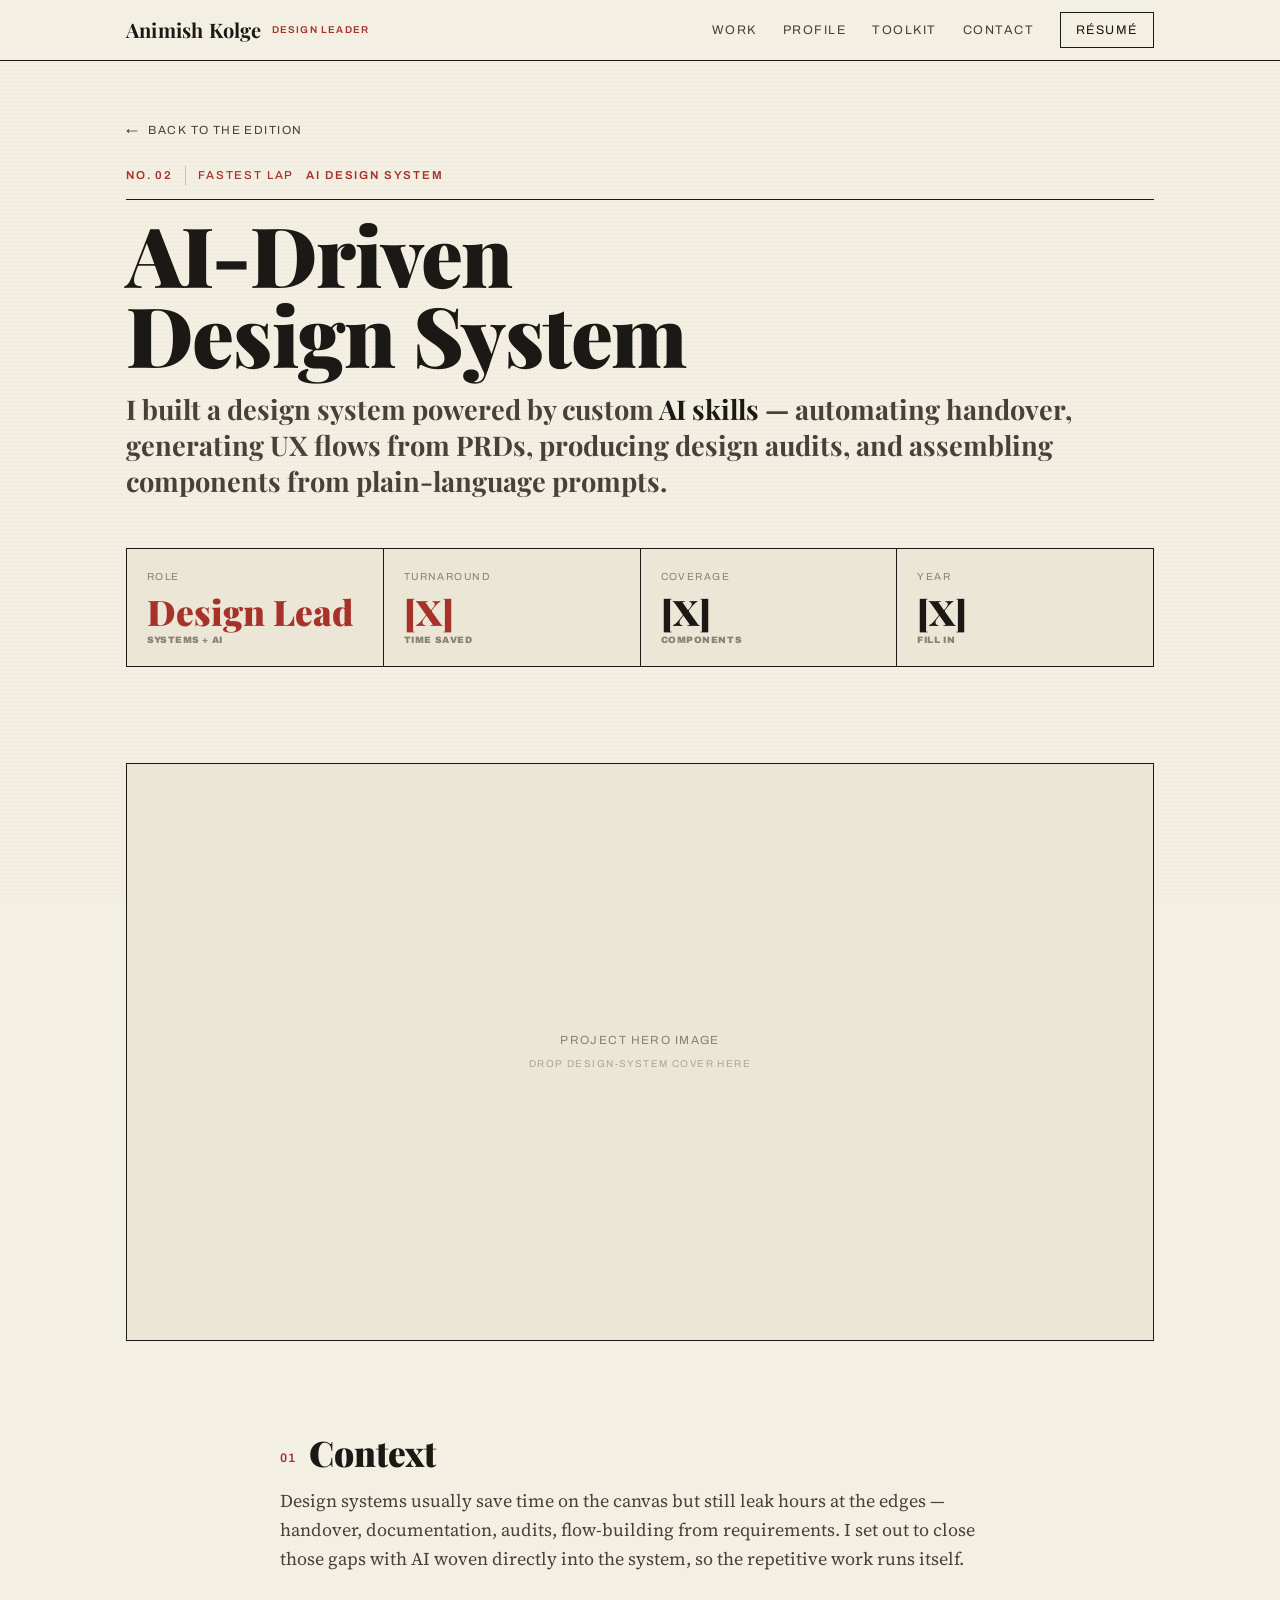
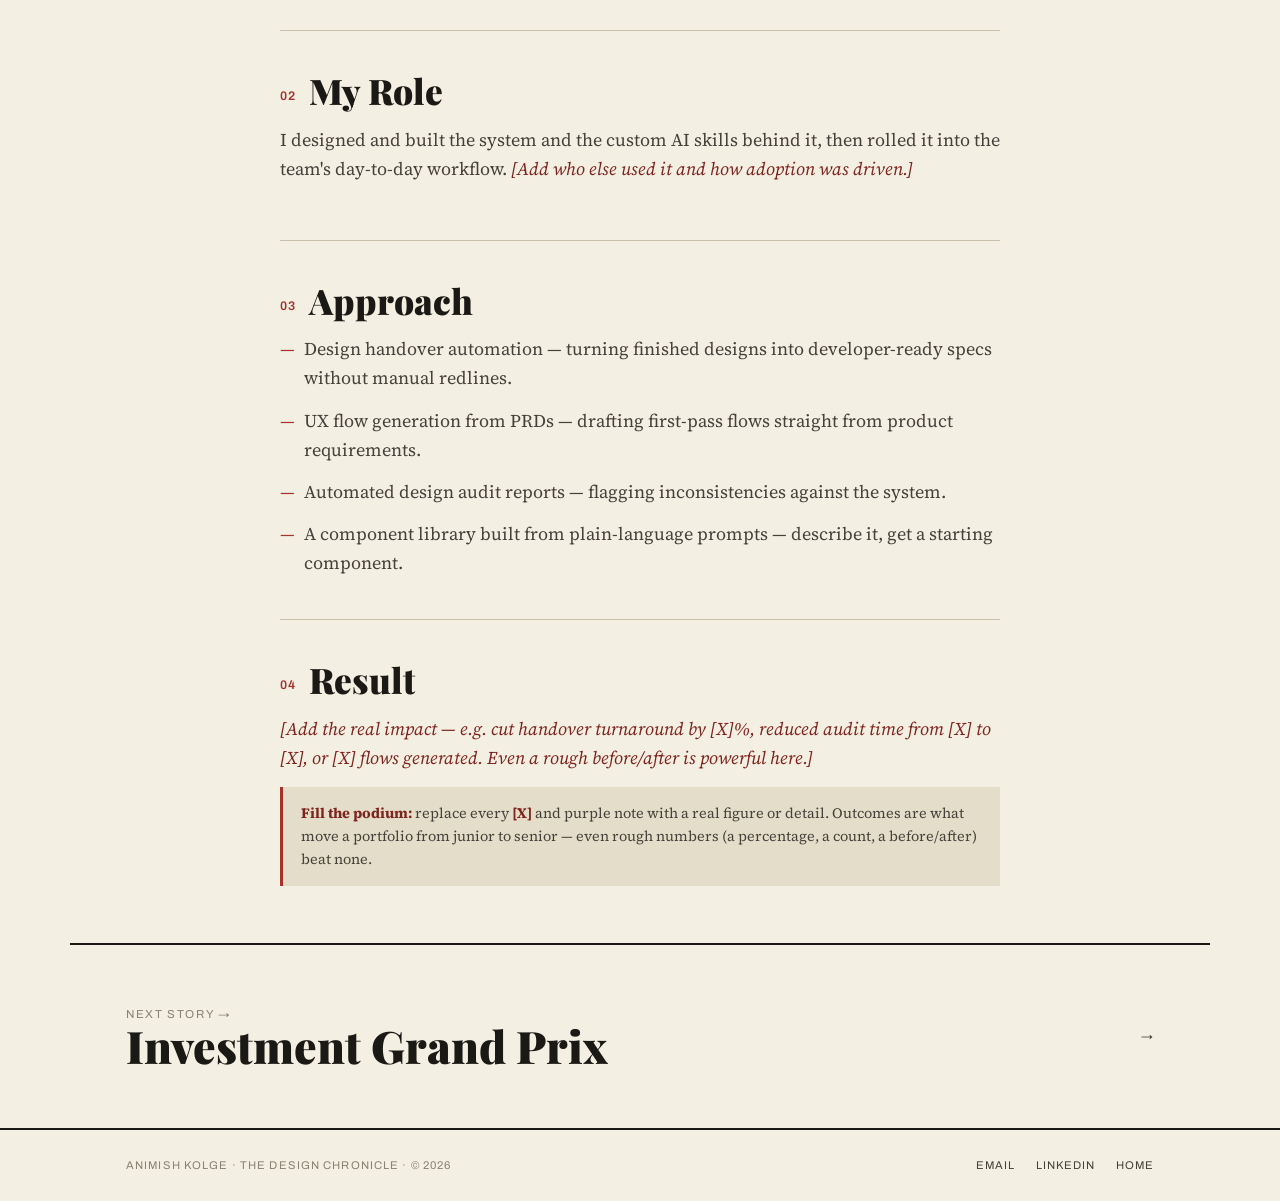
==== projects/design-system.html @ 737e4774 "Add portfolio website and assets" ====
<!DOCTYPE html>
<html lang="en">
<head>
<meta charset="UTF-8">
<meta name="viewport" content="width=device-width, initial-scale=1">
<title>AI-Driven Design System · Animish Kolge</title>
<meta name="description" content="I built a design system powered by custom AI skills — automating handover, generating UX flows from PRDs, producing design audits, and assembling components from plain-language prompts.">
<meta property="og:type" content="article">
<meta property="og:site_name" content="Animish Kolge — Design Lead">
<meta property="og:title" content="AI-Driven Design System · Animish Kolge">
<meta property="og:description" content="I built a design system powered by custom AI skills — automating handover, generating UX flows from PRDs, producing design audits, and assembling components from plain-language prompts.">
<link rel="preconnect" href="https://fonts.googleapis.com">
<link rel="preconnect" href="https://fonts.gstatic.com" crossorigin>
<link href="https://fonts.googleapis.com/css2?family=Playfair+Display:ital,wght@0,700;0,900;1,700;1,900&family=Source+Serif+4:ital,wght@0,400;0,600;1,400&family=Archivo:wght@500;600&family=Tiro+Devanagari+Hindi&display=swap" rel="stylesheet">
<link rel="stylesheet" href="../styles.css">
<link rel="stylesheet" href="../casestudy.css">
</head>
<body>
<a class="skip" href="#csbody">Skip to content</a>

<nav class="nav">
  <div class="nav-inner">
    <a href="../index.html" class="brand">Animish&nbsp;Kolge <span class="num">Design Leader</span></a>
    <button class="nav-toggle" id="navToggle" aria-label="Menu" aria-expanded="false"><span></span></button>
    <div class="nav-links" id="navLinks">
      <a href="../index.html#edition">Work</a>
      <a href="../index.html#profile">Profile</a>
      <a href="../index.html#toolkit">Toolkit</a>
      <a href="../index.html#desk">Contact</a>
      <a href="https://www.animishdesign.com/resume" class="nav-cta">Résumé</a>
    </div>
  </div>
</nav>

<header class="cs-hero">
  <div class="wrap">
    <a href="../index.html#edition" class="cs-back"><span class="arr">←</span> Back to the edition</a>
    <div class="cs-round"><span>No. 02</span><span class="flag fast">Fastest lap</span><span>AI Design System</span></div>
    <h1 class="cs-title">AI-Driven Design System</h1>
    <p class="cs-lede">I built a design system powered by custom <b>AI skills</b> — automating handover, generating UX flows from PRDs, producing design audits, and assembling components from plain-language prompts.</p>
    <div class="cs-board">
      <div class="cs-board-cell"><div class="k">Role</div><div class="v cyan">Design Lead<small>systems + AI</small></div></div>
      <div class="cs-board-cell"><div class="k">Turnaround</div><div class="v fast">[X]<small>time saved</small></div></div>
      <div class="cs-board-cell"><div class="k">Coverage</div><div class="v ">[X]<small>components</small></div></div>
      <div class="cs-board-cell"><div class="k">Year</div><div class="v ">[X]<small>fill in</small></div></div>
    </div>
  </div>
</header>

<main class="wrap">
  <div class="cs-plate">
    <div class="ph">PROJECT HERO IMAGE<small>drop design-system cover here</small></div>
  </div>

  <div class="cs-body" id="csbody">
    <section class="cs-block">
      <h2><span class="n">01</span>Context</h2>
      <p>Design systems usually save time on the canvas but still leak hours at the edges — handover, documentation, audits, flow-building from requirements. I set out to close those gaps with AI woven directly into the system, so the repetitive work runs itself.</p>
    </section>
    <section class="cs-block">
      <h2><span class="n">02</span>My Role</h2>
      <p>I designed and built the system and the custom AI skills behind it, then rolled it into the team's day-to-day workflow. <span class='fill'>[Add who else used it and how adoption was driven.]</span></p>
    </section>
    <section class="cs-block">
      <h2><span class="n">03</span>Approach</h2>
      <ul class="cs-list"><li>Design handover automation — turning finished designs into developer-ready specs without manual redlines.</li><li>UX flow generation from PRDs — drafting first-pass flows straight from product requirements.</li><li>Automated design audit reports — flagging inconsistencies against the system.</li><li>A component library built from plain-language prompts — describe it, get a starting component.</li></ul>
    </section>
    <section class="cs-block">
      <h2><span class="n">04</span>Result</h2>
      <p><span class='fill'>[Add the real impact — e.g. cut handover turnaround by [X]%, reduced audit time from [X] to [X], or [X] flows generated. Even a rough before/after is powerful here.]</span></p>
      <p class="note"><b>Fill the podium:</b> replace every <b>[X]</b> and purple note with a real figure or detail. Outcomes are what move a portfolio from junior to senior — even rough numbers (a percentage, a count, a before/after) beat none.</p>
    </section>
  </div>
</main>

<div class="wrap cs-next">
  <a href="saathi-investment.html">
    <div><div class="lab">Next story →</div><div class="nm">Investment Grand Prix</div></div>
    <span class="cs-back" style="margin:0"><span class="arr" style="transform:none">→</span></span>
  </a>
</div>

<footer class="foot">
  <div class="wrap foot-inner">
    <span class="foot-meta">Animish Kolge · The Design Chronicle · © 2026</span>
    <div class="foot-links">
      <a href="mailto:animish.kolge@gmail.com">Email</a>
      <a href="https://www.linkedin.com/in/animish-kolge">LinkedIn</a>
      <a href="../index.html">Home</a>
    </div>
  </div>
</footer>

<script src="../script.js"></script>
</body>
</html>
---- styles.css ----
/* ============================================================
   ANIMISH KOLGE — THE DESIGN CHRONICLE
   Editorial / newspaper theme
   ============================================================ */

:root {
  /* Paper & ink */
  --paper:    #F3EFE3;   /* cream newsprint */
  --paper-2:  #ECE6D6;   /* panel / sidebar */
  --paper-3:  #E4DDC9;   /* deeper tint */
  --ink:      #1B1915;   /* near-black warm */
  --ink-2:    #46413A;   /* body ink */
  --ink-mute: #8A8272;   /* captions / meta */
  --red:      #A6322A;   /* brick red accent */
  --red-deep: #7E241E;
  --rule:     #1B1915;   /* heavy rule */
  --hair:     #C9C0AA;   /* hairline */
  --panel-ink:#211E19;   /* black boxes (toolkit) */

  /* Type */
  --display: "Playfair Display", Georgia, "Times New Roman", serif;
  --body:    "Source Serif 4", Georgia, serif;
  --label:   "Archivo", system-ui, sans-serif;
  --deva:    "Tiro Devanagari Hindi", "Noto Serif Devanagari", serif;

  --maxw: 1140px;
  --gutter: clamp(20px, 5vw, 56px);
}

/* reset */
*, *::before, *::after { box-sizing: border-box; margin: 0; padding: 0; }
html { -webkit-text-size-adjust: 100%; scroll-behavior: smooth; }
@media (prefers-reduced-motion: reduce) {
  html { scroll-behavior: auto; }
  *, *::before, *::after { animation-duration: .001ms !important; transition-duration: .001ms !important; }
}
body {
  background: var(--paper);
  color: var(--ink);
  font-family: var(--body);
  font-size: 18px;
  line-height: 1.62;
  -webkit-font-smoothing: antialiased;
  overflow-x: hidden;
}
/* faint paper grain */
body::before {
  content: ""; position: fixed; inset: 0; pointer-events: none; z-index: 0; opacity: .5;
  background-image: radial-gradient(rgba(120,110,85,.06) 1px, transparent 1px);
  background-size: 4px 4px;
}
img { max-width: 100%; display: block; }
a { color: inherit; text-decoration: none; }
::selection { background: var(--red); color: var(--paper); }

.wrap { max-width: var(--maxw); margin-inline: auto; padding-inline: var(--gutter); position: relative; z-index: 1; }
.label { font-family: var(--label); }

/* kicker / eyebrow */
.eyebrow {
  font-family: var(--label); font-size: .72rem; font-weight: 600;
  letter-spacing: .2em; text-transform: uppercase; color: var(--red);
  display: inline-flex; align-items: center; gap: .6em;
}
.eyebrow::before, .eyebrow.center::after { content: "✦"; color: var(--red); font-size: .7em; }
.eyebrow.plain::before { content: none; }

/* skip link */
.skip { position: absolute; left: -999px; top: 8px; z-index: 200; background: var(--ink); color: var(--paper); padding: 10px 16px; font-family: var(--label); font-size: .8rem; }
.skip:focus { left: 8px; }
a:focus-visible, button:focus-visible { outline: 2px solid var(--red); outline-offset: 3px; }

/* ============================================================
   MASTHEAD BAR + NAV
   ============================================================ */
.topbar {
  border-bottom: 1px solid var(--ink);
  font-family: var(--label); font-size: .68rem; letter-spacing: .16em; text-transform: uppercase;
  color: var(--ink-2);
}
.topbar-inner { max-width: var(--maxw); margin-inline: auto; padding: 8px var(--gutter); display: flex; justify-content: space-between; gap: 14px; }
.topbar .mid { color: var(--red); font-weight: 600; letter-spacing: .22em; }
.topbar .r { text-align: right; }
@media (max-width: 680px){ .topbar .side { display: none; } .topbar-inner { justify-content: center; } }

.nav { position: sticky; top: 0; z-index: 100; background: color-mix(in srgb, var(--paper) 92%, transparent); backdrop-filter: blur(6px); border-bottom: 1px solid var(--ink); }
.nav-inner { max-width: var(--maxw); margin-inline: auto; padding: 12px var(--gutter); display: flex; align-items: center; justify-content: space-between; gap: 20px; }
.brand { display: flex; align-items: baseline; gap: 10px; font-family: var(--display); font-weight: 700; font-size: 1.25rem; letter-spacing: .01em; }
.brand .num { font-family: var(--label); font-weight: 600; font-size: .62rem; letter-spacing: .12em; color: var(--red); text-transform: uppercase; align-self: center; }
.nav-links { display: flex; gap: 26px; align-items: center; }
.nav-links a { font-family: var(--label); font-size: .78rem; letter-spacing: .12em; text-transform: uppercase; color: var(--ink-2); padding: 4px 0; position: relative; transition: color .2s; }
.nav-links a:hover { color: var(--red); }
.nav-links a::after { content: ""; position: absolute; left: 0; bottom: -3px; height: 1.5px; width: 0; background: var(--red); transition: width .25s; }
.nav-links a:hover::after { width: 100%; }
.nav-cta { border: 1px solid var(--ink); padding: 7px 15px !important; color: var(--ink) !important; }
.nav-cta:hover { background: var(--ink); color: var(--paper) !important; }
.nav-toggle { display: none; background: none; border: 1px solid var(--ink); color: var(--ink); width: 42px; height: 38px; cursor: pointer; }
.nav-toggle span, .nav-toggle span::before, .nav-toggle span::after { content: ""; display: block; width: 18px; height: 2px; background: currentColor; margin: 0 auto; position: relative; }
.nav-toggle span::before { position: absolute; top: -6px; } .nav-toggle span::after { position: absolute; top: 6px; }
@media (max-width: 820px){
  .nav-toggle { display: block; }
  .nav-links { position: absolute; top: 100%; left: 0; right: 0; flex-direction: column; gap: 0; align-items: stretch; background: var(--paper-2); border-bottom: 1px solid var(--ink); max-height: 0; overflow: hidden; transition: max-height .3s ease; }
  .nav-links.open { max-height: 360px; }
  .nav-links a { padding: 15px var(--gutter); border-top: 1px solid var(--hair); }
  .nav-cta { margin: 12px var(--gutter); text-align: center; }
}

/* ============================================================
   NAMEPLATE (hero)
   ============================================================ */
.plate { padding-top: clamp(12px, 2.4vw, 26px); padding-bottom: clamp(18px, 3vw, 30px); }
.plate-grid { display: grid; grid-template-columns: 1fr auto; gap: clamp(20px, 4vw, 48px); align-items: center; }
.strap { font-family: var(--body); font-style: italic; font-size: clamp(.95rem, 1.6vw, 1.15rem); color: var(--ink-2); text-align: center; margin-bottom: clamp(14px, 2.4vw, 26px); }
.deva { font-family: var(--deva); font-size: clamp(.9rem, 1.8vw, 1.15rem); color: var(--red); letter-spacing: .02em; margin-bottom: 8px; }
.nameplate { font-family: var(--display); font-weight: 900; font-size: clamp(3.1rem, 11.5vw, 7.6rem); line-height: .96; letter-spacing: -.01em; padding-bottom: .1em; }
.plate-portrait { width: clamp(110px, 16vw, 168px); aspect-ratio: 1/1; border: 1px solid var(--ink); background: var(--paper-2); object-fit: cover; filter: grayscale(1) contrast(1.05); }
.plate-portrait.placeholder { display: grid; place-content: center; font-family: var(--label); font-size: .6rem; letter-spacing: .1em; color: var(--ink-mute); text-align: center; }
.plate-rule { border: 0; border-top: 3px double var(--ink); margin: 16px 0 12px; }
.plate-role { font-family: var(--label); font-weight: 600; font-size: clamp(.72rem, 1.5vw, .95rem); letter-spacing: .16em; text-transform: uppercase; text-align: center; color: var(--ink); }
.plate-contact { display: flex; justify-content: center; flex-wrap: wrap; gap: 6px 22px; margin-top: 12px; font-family: var(--label); font-size: .72rem; letter-spacing: .08em; text-transform: uppercase; color: var(--ink-2); }
.plate-contact a:hover { color: var(--red); }
@media (max-width: 640px){ .plate-grid { grid-template-columns: 1fr; justify-items: center; text-align: center; } .plate-portrait { order: -1; } }

/* headline strip under nameplate */
.tease { border-top: 1px solid var(--ink); border-bottom: 1px solid var(--ink); padding: 12px 0; }
.tease-inner { display: flex; justify-content: center; flex-wrap: wrap; gap: 10px 26px; font-family: var(--label); font-size: .74rem; letter-spacing: .06em; text-transform: uppercase; color: var(--ink-2); }
.tease-inner b { color: var(--red); }
.tease-inner span { display: inline-flex; align-items: center; gap: 10px; }
.tease-inner span::before { content: "●"; font-size: .5em; color: var(--red); }

/* ============================================================
   SECTIONS
   ============================================================ */
.section { padding-block: clamp(34px, 4.5vw, 58px); }
.sec-head { display: flex; align-items: center; gap: 16px; margin-bottom: clamp(22px, 3vw, 34px); }
.sec-head .line { flex: 1; height: 1px; background: var(--ink); }
.sec-title { font-family: var(--display); font-weight: 900; font-size: clamp(1.9rem, 5vw, 3.2rem); line-height: 1; }
.sec-title em { font-style: italic; color: var(--red); }

/* Lead story + by-the-numbers */
.lead-grid { display: grid; grid-template-columns: 1fr 300px; gap: clamp(28px, 5vw, 56px); align-items: start; }
.lead .kicker { font-family: var(--label); font-size: .72rem; font-weight: 600; letter-spacing: .18em; text-transform: uppercase; color: var(--red); margin-bottom: 12px; }
.lead h2 { font-family: var(--display); font-weight: 900; font-size: clamp(2.1rem, 5.5vw, 3.6rem); line-height: 1.02; margin-bottom: 20px; }
.lead p { margin-bottom: 16px; color: var(--ink-2); }
.lead p strong { color: var(--ink); }
.lead p.drop::first-letter { font-family: var(--display); font-weight: 900; float: left; font-size: 4.4rem; line-height: .72; padding: 8px 12px 0 0; color: var(--red); }
.byline { font-family: var(--label); font-size: .72rem; letter-spacing: .14em; text-transform: uppercase; color: var(--ink-mute); margin-bottom: 22px; padding-bottom: 14px; border-bottom: 1px solid var(--hair); }

.numbers { background: var(--paper-2); border: 1px solid var(--ink); padding: 22px 22px 8px; }
.numbers h3 { font-family: var(--display); font-weight: 900; font-size: 1.5rem; line-height: 1; margin-bottom: 18px; border-bottom: 2px solid var(--ink); padding-bottom: 12px; }
.num-row { padding: 12px 0; border-bottom: 1px dotted var(--hair); }
.num-row:last-child { border-bottom: 0; }
.num-row .v { font-family: var(--display); font-weight: 900; font-size: 2rem; line-height: 1; color: var(--red); }
.num-row .k { font-family: var(--label); font-size: .68rem; letter-spacing: .12em; text-transform: uppercase; color: var(--ink-2); margin-top: 6px; }
.num-row .k small { display: block; color: var(--ink-mute); letter-spacing: .06em; margin-top: 2px; text-transform: none; font-size: .92em; }
@media (max-width: 860px){ .lead-grid { grid-template-columns: 1fr; } .numbers { max-width: 420px; } }

/* ============================================================
   THE PORTFOLIO EDITION (project list = articles)
   ============================================================ */
.editions { border-top: 2px solid var(--ink); }
.entry {
  display: grid; grid-template-columns: auto 1fr auto; gap: clamp(16px, 3vw, 40px);
  align-items: start; padding: clamp(24px, 3.4vw, 38px) 0; border-bottom: 1px solid var(--hair);
  transition: background .2s;
}
.entry:hover { background: color-mix(in srgb, var(--red) 5%, transparent); }
.entry-no { font-family: var(--label); font-size: .66rem; letter-spacing: .12em; color: var(--ink-mute); text-transform: uppercase; padding-top: 6px; }
.entry-no b { display: block; font-family: var(--display); font-weight: 900; font-size: 2rem; color: var(--ink); line-height: 1; margin-top: 4px; }
.entry-main { min-width: 0; }
.entry-kicker { font-family: var(--label); font-size: .7rem; font-weight: 600; letter-spacing: .14em; text-transform: uppercase; color: var(--red); margin-bottom: 8px; display: flex; gap: 12px; flex-wrap: wrap; align-items: center; }
.entry-kicker .tag { color: var(--ink-2); font-weight: 500; border-left: 1px solid var(--hair); padding-left: 12px; }
.entry-title { font-family: var(--display); font-weight: 900; font-size: clamp(1.5rem, 3.4vw, 2.4rem); line-height: 1.02; letter-spacing: -.005em; }
.entry-title a { background-image: linear-gradient(var(--red), var(--red)); background-size: 0% 2px; background-position: 0 100%; background-repeat: no-repeat; transition: background-size .3s, color .2s; }
.entry:hover .entry-title a { color: var(--red); background-size: 100% 2px; }
.entry-dek { color: var(--ink-2); margin-top: 10px; max-width: 62ch; }
.entry-go { font-family: var(--label); font-size: .72rem; letter-spacing: .1em; text-transform: uppercase; color: var(--ink-mute); margin-top: 12px; display: inline-flex; gap: 8px; align-items: center; }
.entry:hover .entry-go { color: var(--red); }
.entry:hover .entry-go .arr { transform: translateX(4px); }
.entry-go .arr { transition: transform .2s; }
.entry-result { text-align: right; flex: none; min-width: 90px; }
.entry-metric { font-family: var(--display); font-weight: 900; font-size: clamp(1.5rem, 3.6vw, 2.3rem); line-height: 1; color: var(--red); }
.entry-metric.ink { color: var(--ink); }
.entry-metric-label { font-family: var(--label); font-size: .6rem; letter-spacing: .1em; text-transform: uppercase; color: var(--ink-mute); margin-top: 6px; }
@media (max-width: 720px){
  .entry { grid-template-columns: 44px 1fr; }
  .entry-result { grid-column: 2; text-align: left; margin-top: 6px; }
  .entry-no b { font-size: 1.5rem; }
}

/* flagship sub-features (inside B by Lenskart) — labels only, the whole entry is one link */
.entry-title a { display: inline; }
.entry-sublinks { margin-top: 16px; display: flex; flex-wrap: wrap; align-items: center; gap: 10px 10px; }
.entry-sublinks .sub-label { font-family: var(--label); font-size: .6rem; letter-spacing: .12em; text-transform: uppercase; color: var(--ink-mute); margin-right: 2px; }
.entry-sublinks .sub-tag { font-family: var(--label); font-size: .72rem; letter-spacing: .04em; color: var(--ink-2); border: 1px solid var(--hair); padding: 6px 12px; background: var(--paper-2); }

/* coming-soon entry (AI-Driven Design System) */
.entry-soon { cursor: default; position: relative; }
.entry-soon:hover { background: color-mix(in srgb, var(--ink) 4%, transparent); }
.entry-soon .entry-title span { color: var(--ink); }
.entry-go.soon { color: var(--ink-mute); border: 1px dashed var(--hair); padding: 5px 11px; }
.entry-soon .soon-pop {
  position: absolute; left: clamp(16px, 20%, 220px); bottom: 18px; z-index: 5;
  background: var(--ink); color: var(--paper); font-family: var(--label); font-size: .72rem;
  letter-spacing: .04em; padding: 10px 14px; max-width: 280px; line-height: 1.4;
  opacity: 0; transform: translateY(6px); pointer-events: none; transition: opacity .2s, transform .2s;
  box-shadow: 0 10px 26px -12px rgba(0,0,0,.5);
}
.entry-soon .soon-pop::after { content: ""; position: absolute; left: 22px; bottom: -6px; width: 12px; height: 12px; background: var(--ink); transform: rotate(45deg); }
.entry-soon:hover .soon-pop, .entry-soon:focus-within .soon-pop { opacity: 1; transform: translateY(0); }

/* ============================================================
   PROFILE / ABOUT
   ============================================================ */
.about-grid { display: grid; grid-template-columns: .85fr 1.15fr; gap: clamp(28px, 5vw, 60px); align-items: start; }
.about-photo { border: 1px solid var(--ink); background: var(--paper-2); aspect-ratio: 4/5; position: relative; overflow: hidden; }
.about-photo img { width: 100%; height: 100%; object-fit: cover; filter: grayscale(1) contrast(1.05); }
.about-photo .ph { position: absolute; inset: 0; display: grid; place-content: center; gap: 8px; text-align: center; font-family: var(--label); font-size: .7rem; letter-spacing: .1em; color: var(--ink-mute); }
.about-photo figcaption { position: absolute; bottom: 0; left: 0; right: 0; background: var(--ink); color: var(--paper); font-family: var(--label); font-size: .64rem; letter-spacing: .1em; text-transform: uppercase; padding: 7px 12px; }
.about-body .lead-p { font-family: var(--display); font-weight: 700; font-size: clamp(1.3rem, 2.6vw, 1.7rem); line-height: 1.3; margin-bottom: 20px; }
.about-body .lead-p em { color: var(--red); font-style: italic; }
.about-body p { color: var(--ink-2); margin-bottom: 16px; }
.about-body p strong { color: var(--ink); }
@media (max-width: 820px){ .about-grid { grid-template-columns: 1fr; } .about-photo { max-width: 340px; } }

/* ============================================================
   THE TOOLKIT
   ============================================================ */
.toolkit { background: var(--panel-ink); color: var(--paper); border: 1px solid var(--ink); }
.toolkit-inner { padding: clamp(30px, 5vw, 56px) var(--gutter); }
.toolkit .sec-title { color: var(--paper); }
.toolkit .sec-head .line { background: color-mix(in srgb, var(--paper) 40%, transparent); }
.toolkit .eyebrow { color: #E8A59E; }
.toolkit .eyebrow::before { color: #E8A59E; }
.tk-grid { display: grid; grid-template-columns: repeat(auto-fit, minmax(230px, 1fr)); gap: 1px; background: rgba(255,255,255,.12); border: 1px solid rgba(255,255,255,.12); margin-top: 8px; }
.tk-cell { background: var(--panel-ink); padding: 24px 22px; }
.tk-cell h3 { font-family: var(--label); font-size: .7rem; font-weight: 600; letter-spacing: .16em; text-transform: uppercase; color: #E8A59E; margin-bottom: 16px; }
.tk-list { list-style: none; display: flex; flex-direction: column; gap: 9px; }
.tk-list li { font-size: .92rem; color: #E6E0D2; display: flex; justify-content: space-between; gap: 12px; border-bottom: 1px dotted rgba(255,255,255,.14); padding-bottom: 9px; }
.tk-list li:last-child { border-bottom: 0; }
.tk-list .v { font-family: var(--label); font-size: .68rem; letter-spacing: .08em; color: #B4AB95; white-space: nowrap; text-transform: uppercase; }

/* ============================================================
   CONTACT DESK (classified ad)
   ============================================================ */
.desk { border: 3px double var(--ink); padding: clamp(34px, 6vw, 66px); text-align: center; background: var(--paper-2); }
.desk .eyebrow { justify-content: center; }
.desk h2 { font-family: var(--display); font-weight: 900; font-size: clamp(2.2rem, 7vw, 4.4rem); line-height: 1; margin: 14px 0 8px; }
.desk h2 em { font-style: italic; color: var(--red); }
.desk p { color: var(--ink-2); max-width: 46ch; margin: 0 auto 26px; }
.desk-actions { display: flex; gap: 12px; justify-content: center; flex-wrap: wrap; }
.btn { font-family: var(--label); font-size: .8rem; letter-spacing: .1em; text-transform: uppercase; padding: 13px 24px; display: inline-flex; align-items: center; gap: 9px; transition: transform .15s, background .2s, color .2s; cursor: pointer; }
.btn-primary { background: var(--red); color: var(--paper); font-weight: 600; }
.btn-primary:hover { background: var(--red-deep); transform: translateY(-2px); }
.btn-ghost { border: 1px solid var(--ink); color: var(--ink); }
.btn-ghost:hover { background: var(--ink); color: var(--paper); }
.btn .arr { transition: transform .2s; }
.btn:hover .arr { transform: translateX(4px); }

/* ============================================================
   FOOTER
   ============================================================ */
.foot { border-top: 2px solid var(--ink); padding-block: 26px; }
.foot-inner { display: flex; justify-content: space-between; align-items: center; gap: 16px; flex-wrap: wrap; }
.foot-meta { font-family: var(--label); font-size: .7rem; letter-spacing: .1em; text-transform: uppercase; color: var(--ink-mute); }
.foot-links { display: flex; gap: 20px; }
.foot-links a { font-family: var(--label); font-size: .7rem; letter-spacing: .1em; text-transform: uppercase; color: var(--ink-2); transition: color .2s; }
.foot-links a:hover { color: var(--red); }

/* scroll reveal */
.reveal { opacity: 0; transform: translateY(18px); transition: opacity .6s ease, transform .6s ease; }
.reveal.in { opacity: 1; transform: none; }

/* editor portrait shown in full (no crop) */
.about-photo.full { aspect-ratio: auto; }
.about-photo.full img { height: auto; }

/* masthead portrait shown in full (no crop) */
.plate-portrait.photo { aspect-ratio: auto; height: auto; width: clamp(140px, 20vw, 210px); object-fit: initial; }
---- casestudy.css ----
/* ============================================================
   CASE STUDY PAGES — The Design Chronicle (editorial)
   Reuses class names from the F1 build; fully re-skinned.
   ============================================================ */
.cs-hero { padding-top: clamp(28px, 5vw, 52px); padding-bottom: clamp(24px, 4vw, 44px); }
.cs-back { font-family: var(--label); font-size: .74rem; letter-spacing: .12em; text-transform: uppercase; color: var(--ink-2); display: inline-flex; gap: 9px; align-items: center; margin-bottom: 26px; transition: color .2s; }
.cs-back:hover { color: var(--red); }
.cs-back .arr { transition: transform .2s; }
.cs-back:hover .arr { transform: translateX(-4px); }

.cs-round { font-family: var(--label); font-size: .72rem; font-weight: 600; letter-spacing: .16em; text-transform: uppercase; color: var(--red); display: flex; gap: 12px; align-items: center; flex-wrap: wrap; margin-bottom: 14px; padding-bottom: 14px; border-bottom: 1px solid var(--ink); }
.cs-round .flag { color: var(--ink-2); font-weight: 500; border-left: 1px solid var(--hair); padding-left: 12px; }
.cs-round .flag.fast { color: var(--red); }

.cs-title { font-family: var(--display); font-weight: 900; font-size: clamp(2.4rem, 8vw, 5.2rem); line-height: .96; letter-spacing: -.01em; max-width: 16ch; text-wrap: balance; }
.cs-lede { font-family: var(--display); font-weight: 700; font-size: clamp(1.2rem, 2.6vw, 1.7rem); color: var(--ink-2); max-width: 58ch; margin-top: 18px; line-height: 1.32; }
.cs-lede b { color: var(--ink); }

/* result board */
.cs-board { display: grid; grid-template-columns: repeat(auto-fit, minmax(150px, 1fr)); gap: 1px; background: var(--ink); border: 1px solid var(--ink); margin-top: clamp(30px, 4vw, 48px); }
.cs-board-cell { background: var(--paper-2); padding: 20px 20px; }
.cs-board-cell .k { font-family: var(--label); font-size: .64rem; letter-spacing: .14em; text-transform: uppercase; color: var(--ink-mute); margin-bottom: 9px; }
.cs-board-cell .v { font-family: var(--display); font-weight: 900; font-size: clamp(1.5rem, 4vw, 2.2rem); line-height: 1; color: var(--ink); }
.cs-board-cell .v.cyan { color: var(--red); }
.cs-board-cell .v.fast { color: var(--red); }
.cs-board-cell .v small { font-family: var(--label); font-size: .58rem; color: var(--ink-mute); display: block; margin-top: 7px; letter-spacing: .06em; text-transform: uppercase; }

/* image plate */
.cs-plate { border: 1px solid var(--ink); background: var(--paper-2); aspect-ratio: 16/9; display: grid; place-content: center; gap: 8px; text-align: center; margin-block: clamp(30px, 5vw, 52px); position: relative; overflow: hidden; }
.cs-plate img { position: absolute; inset: 0; width: 100%; height: 100%; object-fit: cover; }
.cs-plate .ph { font-family: var(--label); font-size: .74rem; color: var(--ink-mute); letter-spacing: .12em; text-transform: uppercase; }
.cs-plate .ph small { display: block; opacity: .65; margin-top: 6px; }

/* body */
.cs-body { max-width: 720px; margin-inline: auto; }
.cs-block { padding-block: clamp(26px, 4vw, 42px); border-top: 1px solid var(--hair); }
.cs-block:first-child { border-top: 0; }
.cs-block h2 { font-family: var(--display); font-weight: 900; font-size: clamp(1.5rem, 4vw, 2.2rem); line-height: 1; margin-bottom: 16px; }
.cs-block h2 .n { font-family: var(--label); font-size: .78rem; font-weight: 600; color: var(--red); letter-spacing: .1em; margin-right: 12px; vertical-align: middle; }
.cs-block p { color: var(--ink-2); margin-bottom: 15px; }
.cs-block p strong { color: var(--ink); }
.cs-block .fill { color: var(--red-deep); font-style: italic; }
.cs-list { list-style: none; display: flex; flex-direction: column; gap: 13px; margin-top: 6px; }
.cs-list li { padding-left: 24px; position: relative; color: var(--ink-2); }
.cs-list li::before { content: "—"; position: absolute; left: 0; color: var(--red); }
.note { background: var(--paper-3); border-left: 3px solid var(--red); padding: 15px 18px; font-family: var(--body); font-size: .9rem; color: var(--ink-2); line-height: 1.6; }
.note b { color: var(--red-deep); }

/* next story */
.cs-next { border-top: 2px solid var(--ink); padding-block: clamp(34px,5vw,60px); }
.cs-next a { display: flex; justify-content: space-between; align-items: center; gap: 20px; flex-wrap: wrap; }
.cs-next .lab { font-family: var(--label); font-size: .72rem; letter-spacing: .14em; text-transform: uppercase; color: var(--ink-mute); }
.cs-next .nm { font-family: var(--display); font-weight: 900; font-size: clamp(1.7rem,5vw,2.8rem); line-height: 1; transition: color .2s; }
.cs-next a:hover .nm { color: var(--red); }

/* ============================================================
   SCREEN SHOWCASE — device frame with scrollable screen
   ============================================================ */
.cs-showcase { display: grid; grid-template-columns: auto 1fr; gap: clamp(28px, 5vw, 60px); align-items: center; margin-block: clamp(30px, 5vw, 52px); }
.device-wrap { display: flex; flex-direction: column; align-items: center; gap: 12px; }
.device { width: clamp(230px, 30vw, 290px); flex: none; background: var(--ink); border: 1px solid var(--ink); border-radius: 38px; padding: 12px; box-shadow: 0 24px 44px -22px rgba(0,0,0,.5); position: relative; }
.device::before { content: ""; position: absolute; top: 20px; left: 50%; transform: translateX(-50%); width: 72px; height: 6px; background: #3a352d; border-radius: 100px; z-index: 3; }
.device-screen { border-radius: 26px; overflow: hidden; overflow-y: auto; height: clamp(420px, 60vh, 580px); background: #fff; scrollbar-width: thin; scrollbar-color: var(--red) transparent; position: relative; }
.device-screen::-webkit-scrollbar { width: 6px; }
.device-screen::-webkit-scrollbar-thumb { background: var(--red); border-radius: 100px; }
.device-screen img { width: 100%; display: block; }
.device-hint { font-family: var(--label); font-size: .66rem; letter-spacing: .16em; text-transform: uppercase; color: var(--ink-mute); display: inline-flex; align-items: center; gap: 8px; }
.device-hint .sc { color: var(--red); animation: bob 1.6s ease-in-out infinite; }
@keyframes bob { 0%,100%{transform:translateY(0)} 50%{transform:translateY(3px)} }

.showcase-caption .k { font-family: var(--label); font-size: .68rem; font-weight: 600; letter-spacing: .16em; text-transform: uppercase; color: var(--red); margin-bottom: 12px; }
.showcase-caption h3 { font-family: var(--display); font-weight: 900; font-size: clamp(1.6rem, 4vw, 2.3rem); line-height: 1.02; margin-bottom: 16px; }
.showcase-caption p { color: var(--ink-2); margin-bottom: 16px; }
.annot { list-style: none; display: flex; flex-direction: column; gap: 12px; counter-reset: a; }
.annot li { padding-left: 30px; position: relative; color: var(--ink-2); font-size: .95rem; }
.annot li b { color: var(--ink); }
.annot li::before { content: counter(a); counter-increment: a; position: absolute; left: 0; top: 1px; width: 20px; height: 20px; background: var(--red); color: var(--paper); border-radius: 50%; font-family: var(--label); font-size: .66rem; font-weight: 600; display: grid; place-content: center; }
@media (max-width: 760px) { .cs-showcase { grid-template-columns: 1fr; justify-items: center; } .showcase-caption { max-width: 480px; } }

/* ============================================================
   TEAM / STAFF BOX (B by Lenskart — The Team)
   ============================================================ */
.staff { margin-top: 6px; }
.staff-lead {
  display: flex; align-items: center; gap: 18px; padding: 18px 20px; margin-bottom: 20px;
  background: var(--panel-ink); color: var(--paper); border: 1px solid var(--ink);
}
.staff-lead .por { width: 68px; height: 68px; flex: none; border-radius: 50%; border: 2px solid var(--paper); object-fit: cover; filter: grayscale(1) contrast(1.05); background: #3a352d; display: grid; place-content: center; font-family: var(--label); font-size: .52rem; letter-spacing: .1em; color: #b4ab95; text-align: center; overflow: hidden; }
.staff-lead .por img { width: 100%; height: 100%; object-fit: cover; }
.staff-lead .nm { font-family: var(--display); font-weight: 900; font-size: 1.5rem; line-height: 1; }
.staff-lead .ro { font-family: var(--label); font-size: .68rem; letter-spacing: .14em; text-transform: uppercase; color: #E8A59E; margin-top: 6px; }
.staff-lead .tag { margin-left: auto; font-family: var(--label); font-size: .64rem; letter-spacing: .12em; text-transform: uppercase; color: #b4ab95; text-align: right; line-height: 1.5; }

.staff-cap { font-family: var(--label); font-size: .68rem; font-weight: 600; letter-spacing: .16em; text-transform: uppercase; color: var(--red); margin: 4px 0 14px; }
.staff-grid { display: grid; grid-template-columns: repeat(auto-fill, minmax(140px, 1fr)); gap: 1px; background: var(--ink); border: 1px solid var(--ink); }
.member { background: var(--paper); padding: 14px 14px 16px; text-align: center; transition: background .2s; }
.member:hover { background: var(--paper-3); }
.member .por {
  width: 100%; aspect-ratio: 1/1; margin-bottom: 12px; border: 1px solid var(--ink);
  background:
    repeating-linear-gradient(0deg, rgba(27,25,21,.06) 0 1px, transparent 1px 3px),
    var(--paper-2);
  filter: grayscale(1) contrast(1.04); overflow: hidden; position: relative;
  display: grid; place-content: center;
}
.member .por img { position: absolute; inset: 0; width: 100%; height: 100%; object-fit: cover; }
.member .por .ph { font-family: var(--label); font-size: .52rem; letter-spacing: .1em; color: var(--ink-mute); text-transform: uppercase; }
.member .nm { font-family: var(--display); font-weight: 700; font-size: 1rem; line-height: 1.1; }
.member .ro { font-family: var(--label); font-size: .58rem; letter-spacing: .1em; text-transform: uppercase; color: var(--ink-mute); margin-top: 5px; }
.member.on-b .ro { color: var(--red); }
.member.on-b .por { border-color: var(--red); box-shadow: inset 0 0 0 2px var(--red); }
.staff-note { font-family: var(--label); font-size: .64rem; letter-spacing: .08em; text-transform: uppercase; color: var(--ink-mute); margin-top: 12px; display: flex; align-items: center; gap: 8px; }
.staff-note .dot { width: 10px; height: 10px; border: 2px solid var(--red); display: inline-block; }

/* ============================================================
   WANTED-POSTER WALL (team)
   ============================================================ */
.wanted-cap { font-family: var(--label); font-size: .68rem; font-weight: 600; letter-spacing: .18em; text-transform: uppercase; color: var(--red); margin: 22px 0 16px; display: flex; align-items: center; gap: 12px; }
.wanted-cap::after { content: ""; flex: 1; height: 1px; background: var(--hair); }
.poster-wall { display: grid; grid-template-columns: repeat(5, 1fr); gap: clamp(10px, 1.4vw, 16px); }
@media (max-width: 720px){ .poster-wall { grid-template-columns: repeat(3, 1fr); } }
.poster {
  position: relative; border: 1px solid var(--ink); background: var(--paper-2);
  box-shadow: 0 6px 14px -8px rgba(20,18,14,.5);
  transition: transform .25s cubic-bezier(.2,.8,.2,1), box-shadow .25s;
  transform: rotate(var(--tilt, 0deg));
}
.poster:nth-child(3n+1) { --tilt: -1.4deg; }
.poster:nth-child(3n+2) { --tilt: .8deg; }
.poster:nth-child(3n+3) { --tilt: 1.5deg; }
.poster img { width: 100%; display: block; }
.poster::before {
  content: ""; position: absolute; top: 8px; left: 50%; transform: translateX(-50%);
  width: 12px; height: 12px; border-radius: 50%;
  background: radial-gradient(circle at 35% 30%, #d94b3f, var(--red-deep));
  box-shadow: 0 2px 4px rgba(0,0,0,.4); z-index: 2;
}
.poster:hover { transform: rotate(0deg) translateY(-6px) scale(1.03); box-shadow: 0 20px 34px -14px rgba(20,18,14,.6); z-index: 3; }
@media (prefers-reduced-motion: reduce){ .poster, .poster:hover { transform: none; transition: none; } }
@media (max-width: 480px){ .poster-wall { grid-template-columns: repeat(2, 1fr); } }

/* hero video plate */
.cs-plate-video { aspect-ratio: 1550 / 646; background: var(--ink); }
.cs-plate-video video { position: absolute; inset: 0; width: 100%; height: 100%; object-fit: cover; }

/* inline case-study figures */
.cs-figure { margin: 22px 0 6px; border: 1px solid var(--ink); background: var(--paper-2); }
.cs-figure img { width: 100%; display: block; }
.cs-figure figcaption { font-family: var(--label); font-size: .68rem; letter-spacing: .08em; text-transform: uppercase; color: var(--ink-mute); padding: 9px 14px; border-top: 1px solid var(--hair); background: var(--paper); }

/* feature table (UI Creation) */
.feature-table { border: 1px solid var(--ink); margin-top: 18px; }
.ft-head { font-family: var(--display); font-weight: 700; font-size: 1.15rem; padding: 14px 20px; background: var(--paper-3); border-bottom: 1px solid var(--ink); }
.ft-row { display: flex; align-items: center; justify-content: space-between; gap: 16px; padding: 15px 20px; border-bottom: 1px solid var(--hair); color: var(--ink); transition: background .18s, padding .18s; }
.ft-row:last-child { border-bottom: 0; }
.ft-row:hover { background: color-mix(in srgb, var(--red) 6%, transparent); padding-left: 26px; }
.ft-name { font-family: var(--display); font-weight: 700; font-size: 1.15rem; line-height: 1.2; }
.ft-more { font-family: var(--body); font-style: italic; font-size: .98rem; color: var(--ink-mute); white-space: nowrap; transition: color .18s, transform .18s; }
.ft-row:hover .ft-more { color: var(--red); transform: translateX(3px); }
@media (max-width: 560px){
  .ft-row { flex-direction: column; align-items: flex-start; gap: 4px; }
  .ft-more { font-size: .85rem; }
}

/* ============================================================
   PASSWORD LOCK SCREEN
   ============================================================ */
.lock { position: fixed; inset: 0; z-index: 500; display: grid; place-items: center; padding: 24px;
  background: radial-gradient(120% 120% at 50% 0%, var(--paper-2), var(--paper)); }
.lock-card { max-width: 440px; width: 100%; border: 3px double var(--ink); background: var(--paper); padding: clamp(28px, 5vw, 48px); text-align: center; position: relative; }
.lock-card.shake { animation: shake .4s; }
@keyframes shake { 0%,100%{transform:translateX(0)} 20%,60%{transform:translateX(-7px)} 40%,80%{transform:translateX(7px)} }
.lock-stamp { position: absolute; top: 16px; right: -8px; transform: rotate(6deg); background: var(--red); color: var(--paper); font-family: var(--label); font-weight: 700; font-size: .64rem; letter-spacing: .2em; text-transform: uppercase; padding: 6px 14px; box-shadow: 0 3px 8px rgba(0,0,0,.25); }
.lock-kicker { font-family: var(--label); font-size: .66rem; font-weight: 600; letter-spacing: .2em; text-transform: uppercase; color: var(--red); margin-bottom: 12px; }
.lock-title { font-family: var(--display); font-weight: 900; font-size: clamp(2.2rem, 8vw, 3.2rem); line-height: .96; margin-bottom: 14px; }
.lock-sub { color: var(--ink-2); font-size: .98rem; margin: 0 auto 24px; max-width: 34ch; }
.lock-form { display: flex; gap: 10px; flex-wrap: wrap; justify-content: center; }
.lock-input { flex: 1; min-width: 180px; font-family: var(--body); font-size: 1rem; padding: 13px 16px; background: var(--paper-2); border: 1px solid var(--ink); color: var(--ink); }
.lock-input:focus { outline: 2px solid var(--red); outline-offset: 2px; }
.lock-err { color: var(--red-deep); font-size: .85rem; margin-top: 14px; }
.lock-back { display: inline-block; margin-top: 22px; font-family: var(--label); font-size: .72rem; letter-spacing: .1em; text-transform: uppercase; color: var(--ink-mute); }
.lock-back:hover { color: var(--red); }

/* ============================================================
   DATA TABLES (deep dive)
   ============================================================ */
.cs-table-wrap { overflow-x: auto; margin: 18px 0 6px; border: 1px solid var(--ink); }
.cs-table { width: 100%; border-collapse: collapse; font-size: .82rem; min-width: 620px; }
.cs-table th, .cs-table td { text-align: left; padding: 10px 12px; border-bottom: 1px solid var(--hair); border-right: 1px solid var(--hair); vertical-align: top; }
.cs-table thead th { background: var(--paper-3); font-family: var(--label); font-size: .64rem; letter-spacing: .1em; text-transform: uppercase; color: var(--ink); border-bottom: 1px solid var(--ink); }
.cs-table tbody th { font-family: var(--display); font-weight: 700; font-size: .92rem; background: var(--paper-2); white-space: nowrap; }
.cs-table td { color: var(--ink-2); }
.cs-table tr:last-child th, .cs-table tr:last-child td { border-bottom: 0; }
.cs-table th:last-child, .cs-table td:last-child { border-right: 0; }

/* ordered list (priority ladder) */
.cs-oList { list-style: none; counter-reset: cl; display: flex; flex-direction: column; gap: 13px; margin-top: 6px; }
.cs-oList li { counter-increment: cl; padding-left: 42px; position: relative; color: var(--ink-2); }
.cs-oList li::before { content: counter(cl); position: absolute; left: 0; top: -2px; width: 28px; height: 28px; background: var(--ink); color: var(--paper); font-family: var(--display); font-weight: 900; font-size: 1rem; display: grid; place-content: center; }
.cs-oList li:first-child::before { background: var(--red); }

/* figure placeholder inside deep dive */
.ph-fig { aspect-ratio: 16/7; display: grid; place-content: center; text-align: center; padding: 20px; font-family: var(--label); font-size: .72rem; letter-spacing: .08em; text-transform: uppercase; color: var(--ink-mute); background: repeating-linear-gradient(45deg, var(--paper-2) 0 10px, var(--paper-3) 10px 20px); }

/* "Know more" restricted link */
.cs-morelink { display: flex; align-items: center; gap: 14px; margin-top: 20px; padding: 16px 18px; border: 1px solid var(--ink); background: var(--paper-2); transition: background .2s, transform .2s; }
.cs-morelink:hover { background: color-mix(in srgb, var(--red) 8%, transparent); transform: translateX(3px); }
.cs-morelink-lock { font-size: 1.1rem; flex: none; }
.cs-morelink-txt { flex: 1; color: var(--ink-2); font-size: .95rem; }
.cs-morelink-txt strong { color: var(--ink); }
.cs-morelink-go { font-family: var(--label); font-size: .68rem; font-weight: 600; letter-spacing: .12em; text-transform: uppercase; color: var(--red); white-space: nowrap; }
@media (max-width: 560px){ .cs-morelink { flex-wrap: wrap; } }

/* user-flow diagrams (wide, horizontally scrollable) */
.cs-flow { margin: 20px 0 8px; border: 1px solid var(--ink); background: var(--paper-2); }
.cs-flow-cap { font-family: var(--display); font-weight: 700; font-size: 1.1rem; padding: 12px 16px; border-bottom: 1px solid var(--ink); background: var(--paper-3); }
.cs-flow-scroll { overflow-x: auto; padding: 16px; scrollbar-width: thin; scrollbar-color: var(--red) transparent; }
.cs-flow-scroll::-webkit-scrollbar { height: 8px; }
.cs-flow-scroll::-webkit-scrollbar-thumb { background: var(--red); border-radius: 100px; }
.cs-flow-scroll img { height: auto; min-width: 760px; width: 100%; max-width: 1400px; display: block; background: #fff; }
.cs-flow-hint { font-family: var(--label); font-size: .66rem; letter-spacing: .1em; text-transform: uppercase; color: var(--ink-mute); margin-top: 8px; }

/* hero video with tap-for-sound (Reminders) */
.cs-video { margin: 0 0 clamp(30px,5vw,52px); }
.cs-video-frame { position: relative; max-width: 620px; margin-inline: auto; border: 1px solid var(--ink); background: var(--ink); overflow: hidden; }
.cs-video-frame video { display: block; width: 100%; height: auto; }
.cs-video-sound { position: absolute; top: 14px; right: 14px; z-index: 2; display: inline-flex; align-items: center; gap: 7px; font-family: var(--label); font-weight: 600; font-size: .72rem; letter-spacing: .1em; text-transform: uppercase; color: var(--paper); background: var(--red); border: 0; padding: 9px 14px; border-radius: 100px; cursor: pointer; box-shadow: 0 3px 10px rgba(0,0,0,.35); transition: background .2s, transform .15s, opacity .3s; }
.cs-video-sound:hover { background: var(--red-deep); transform: translateY(-1px); }
.cs-video-sound .ic { font-size: .95rem; }
.cs-video-sound.hidden { opacity: 0; pointer-events: none; }
.cs-video figcaption { text-align: center; font-family: var(--label); font-size: .68rem; letter-spacing: .08em; text-transform: uppercase; color: var(--ink-mute); margin-top: 10px; }

/* ============================================================
   iPHONE MOCKUPS — phone strip (Reminders screens)
   ============================================================ */
.phone-strip { display: flex; gap: clamp(16px, 2.5vw, 26px); overflow-x: auto; padding: 22px 18px 24px; margin: 20px 0 8px; border: 1px solid var(--ink); background: var(--paper-2); scrollbar-width: thin; scrollbar-color: var(--red) transparent; scroll-snap-type: x mandatory; }
.phone-strip::-webkit-scrollbar { height: 8px; }
.phone-strip::-webkit-scrollbar-thumb { background: var(--red); border-radius: 100px; }
.iphone { flex: none; width: clamp(185px, 46vw, 220px); scroll-snap-align: center; display: flex; flex-direction: column; align-items: center; gap: 10px; }
.iphone-body {
  width: 100%; aspect-ratio: 9 / 19.5; background: #0b0b0d; border-radius: 30px;
  padding: 7px; position: relative;
  box-shadow: 0 1px 0 2px #2a2a2e, 0 18px 34px -16px rgba(20,18,14,.55);
}
.iphone-screen { width: 100%; height: 100%; border-radius: 24px; overflow: hidden; background: #000; position: relative; }
.iphone-screen img { width: 100%; height: 100%; object-fit: cover; object-position: top; display: block; }
.iphone-island { position: absolute; top: 11px; left: 50%; transform: translateX(-50%); width: 34%; height: 15px; background: #000; border-radius: 100px; z-index: 2; }
.iphone-cap { font-family: var(--label); font-size: .6rem; letter-spacing: .08em; text-transform: uppercase; color: var(--ink-mute); text-align: center; line-height: 1.3; max-width: 22ch; }
.phone-strip-hint { font-family: var(--label); font-size: .64rem; letter-spacing: .1em; text-transform: uppercase; color: var(--ink-mute); margin-top: 8px; }
/* single centred phone (dashboard) */
.phone-strip.center { justify-content: flex-start; }
@media (min-width: 640px){ .phone-strip.center { justify-content: center; } }

/* ============================================================
   iPHONE MOCKUP — v2 overrides (consistent size + scroll)
   ============================================================ */
.phone-strip { padding: 18px 16px; gap: 18px; align-items: flex-start; }
.iphone { width: 200px; gap: 9px; }
.iphone-body { aspect-ratio: 9 / 19.5; padding: 6px; border-radius: 28px; box-shadow: 0 0 0 2px #2a2a2e, 0 16px 30px -16px rgba(20,18,14,.5); }
.iphone-screen { border-radius: 22px; overflow: hidden; overflow-y: auto; -webkit-overflow-scrolling: touch; scrollbar-width: thin; scrollbar-color: var(--red) transparent; }
.iphone-screen::-webkit-scrollbar { width: 4px; }
.iphone-screen::-webkit-scrollbar-thumb { background: var(--red); border-radius: 100px; }
.iphone-screen img { width: 100%; height: auto; object-fit: unset; display: block; }
.iphone-island { top: 9px; height: 13px; width: 32%; }
.iphone-cap { font-size: .58rem; max-width: 100%; }
/* dashboard: same frame, taller internal scroll is automatic */
.phone-strip.center { padding-block: 20px; }
@media (max-width: 480px){ .iphone { width: 168px; } }

/* iPhone mockup v3 — fixed height so tall screenshots never stretch the frame */
.iphone-body { aspect-ratio: auto; height: 420px; }
.iphone-screen { height: 100%; min-height: 0; }
.iphone-screen img { height: auto; }

/* case-study sub-heading (milestones) */
.cs-sub { font-family: var(--display); font-weight: 700; font-size: clamp(1.15rem,2.6vw,1.5rem); margin: 26px 0 10px; padding-top: 16px; border-top: 1px solid var(--hair); color: var(--ink); }
.cs-block .cs-sub:first-of-type { }

/* plain transparent illustration figure */
.cs-figure-plain { border: 0; background: transparent; margin: 18px 0 6px; }
.cs-figure-plain img { width: 100%; height: auto; display: block; }

/* five-principle icon grid */
.principles-icons { display: grid; grid-template-columns: repeat(5, 1fr); gap: 14px; margin: 18px 0 10px; }
.pi-cell { display: flex; flex-direction: column; align-items: center; text-align: center; gap: 10px; }
.pi-img { height: 96px; display: flex; align-items: center; justify-content: center; }
.pi-img img { max-height: 96px; max-width: 100%; width: auto; object-fit: contain; }
.pi-cell figcaption { font-family: var(--display); font-weight: 700; font-size: .92rem; line-height: 1.2; color: var(--ink); }
@media (max-width: 680px){ .principles-icons { grid-template-columns: repeat(2, 1fr); gap: 20px 14px; } }

/* ---- UX flow links + lightbox (onboarding) ---- */
.flow-list { display: grid; grid-template-columns: repeat(2, 1fr); gap: 14px; margin: 24px 0 6px; }
@media (max-width: 560px){ .flow-list { grid-template-columns: 1fr; } }
.flow-link { display: flex; justify-content: space-between; align-items: center; gap: 14px; width: 100%; text-align: left; cursor: pointer; background: var(--paper-2); border: 1px solid var(--ink); padding: 16px 18px; font: inherit; color: var(--ink); transition: background .2s, transform .15s; }
.flow-link:hover { background: var(--paper-3); transform: translateY(-1px); }
.flow-link .fl-text { display: block; }
.flow-link .fl-name { font-family: var(--display); font-weight: 700; font-size: 1.02rem; line-height: 1.12; display: block; }
.flow-link .fl-sub { display: block; font-family: var(--label); font-size: .62rem; letter-spacing: .1em; text-transform: uppercase; color: var(--ink-mute); margin-top: 6px; }
.flow-link .fl-open { font-family: var(--label); font-size: .64rem; letter-spacing: .1em; text-transform: uppercase; color: var(--red); white-space: nowrap; }

.flow-modal { position: fixed; inset: 0; z-index: 600; display: none; background: rgba(27,25,21,.92); padding: clamp(14px, 3vw, 40px); }
.flow-modal.open { display: flex; flex-direction: column; }
.flow-modal-bar { display: flex; justify-content: space-between; align-items: center; gap: 16px; margin-bottom: 12px; }
.flow-modal-title { font-family: var(--display); font-weight: 700; font-size: clamp(1rem, 2.4vw, 1.4rem); color: var(--paper); }
.flow-modal-close { font-family: var(--label); font-size: .7rem; letter-spacing: .12em; text-transform: uppercase; color: var(--ink); background: var(--paper); border: 0; padding: 10px 16px; border-radius: 100px; cursor: pointer; transition: background .2s; }
.flow-modal-close:hover { background: var(--paper-3); }
.flow-modal-stage { flex: 1; overflow: auto; background: #fff; border: 1px solid var(--ink); -webkit-overflow-scrolling: touch; }
.flow-modal-stage img { display: block; max-width: none; width: auto; height: auto; background: #fff; }
.flow-modal-hint { color: var(--paper-2); font-family: var(--label); font-size: .62rem; letter-spacing: .1em; text-transform: uppercase; margin-top: 10px; text-align: center; opacity: .75; }

/* ---- Animated data graphs (microinteraction) ---- */
.cs-metrics { display: grid; gap: 22px; margin: 24px 0 8px; }
.cs-metric-top { display: flex; justify-content: space-between; align-items: baseline; gap: 14px; margin-bottom: 8px; }
.cs-metric-label { font-family: var(--label); font-size: .72rem; letter-spacing: .1em; text-transform: uppercase; color: var(--ink-2); }
.cs-metric-val { font-family: var(--display); font-weight: 900; font-size: clamp(1.4rem, 4vw, 2rem); line-height: 1; color: var(--red); font-variant-numeric: tabular-nums; }
.cs-meter { height: 12px; background: var(--paper-3); border: 1px solid var(--ink); overflow: hidden; }
.cs-meter-fill { display: block; height: 100%; width: 0; background: var(--ink); transition: width 1.2s cubic-bezier(.16,1,.3,1); }
.cs-metric:first-child .cs-meter-fill { background: var(--red); }
.cs-metric-sub { font-family: var(--label); font-size: .64rem; letter-spacing: .06em; text-transform: uppercase; color: var(--ink-mute); margin-top: 7px; }

.cs-bars { display: grid; gap: 16px; margin: 18px 0 6px; }
.cs-bar-row { display: grid; grid-template-columns: 180px 1fr 72px; align-items: center; gap: 16px; }
@media (max-width: 560px){ .cs-bar-row { grid-template-columns: 1fr; gap: 6px; } }
.cs-bar-label { font-family: var(--body); font-size: .92rem; color: var(--ink); }
.cs-bar-label small { display: block; font-size: .7rem; color: var(--ink-mute); margin-top: 2px; }
.cs-bar-track { position: relative; height: 26px; background: var(--paper-3); border: 1px solid var(--ink); overflow: hidden; }
.cs-bar-fill { position: absolute; inset: 0 auto 0 0; width: 0; background: var(--red); transition: width 1.2s cubic-bezier(.16,1,.3,1); }
.cs-bar-row:hover .cs-bar-fill { background: var(--red-deep); }
.cs-bar-pct { font-family: var(--display); font-weight: 700; font-size: 1.05rem; color: var(--ink); text-align: right; font-variant-numeric: tabular-nums; }
@media (max-width: 560px){ .cs-bar-pct { text-align: left; } }
[data-graph].in .cs-meter-fill, [data-graph].in .cs-bar-fill { width: var(--w); }
@media (prefers-reduced-motion: reduce){ .cs-meter-fill, .cs-bar-fill { transition: none; } }

.ph-fig small { display: block; opacity: .6; margin-top: 6px; text-transform: none; letter-spacing: .03em; }

/* ---- Coming-soon page ---- */
.cs-soon { max-width: 640px; margin: clamp(40px,8vw,96px) auto; text-align: center; border: 3px double var(--ink); background: var(--paper-2); padding: clamp(36px,6vw,72px) clamp(24px,4vw,48px); }
.cs-soon-badge { display: inline-block; font-family: var(--label); font-size: .68rem; font-weight: 600; letter-spacing: .18em; text-transform: uppercase; color: var(--paper); background: var(--red); padding: 7px 16px; margin-bottom: 22px; }
.cs-soon-title { font-family: var(--display); font-weight: 900; font-size: clamp(1.7rem,5vw,2.8rem); line-height: 1.04; color: var(--ink); }
.cs-soon-text { color: var(--ink-2); max-width: 46ch; margin: 16px auto 28px; }
.cs-soon-actions { display: flex; justify-content: center; flex-wrap: wrap; gap: 12px; }
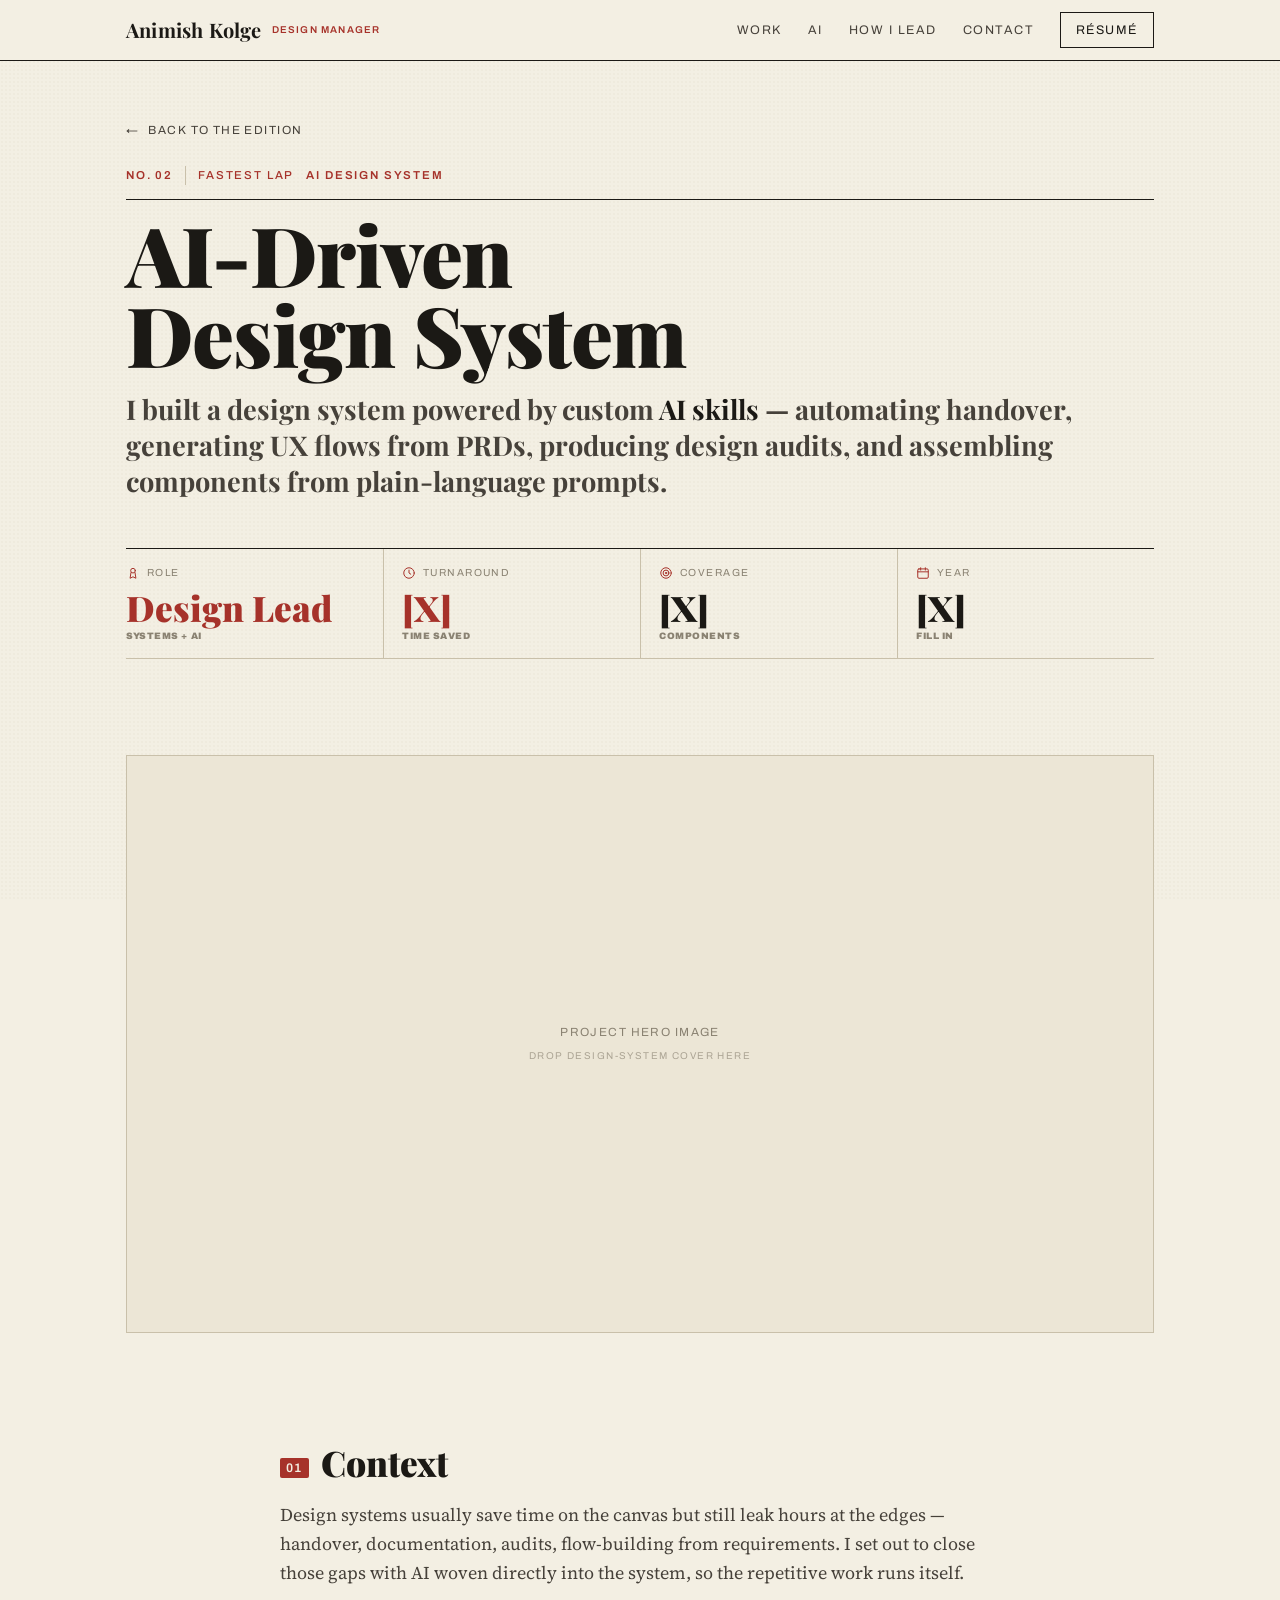
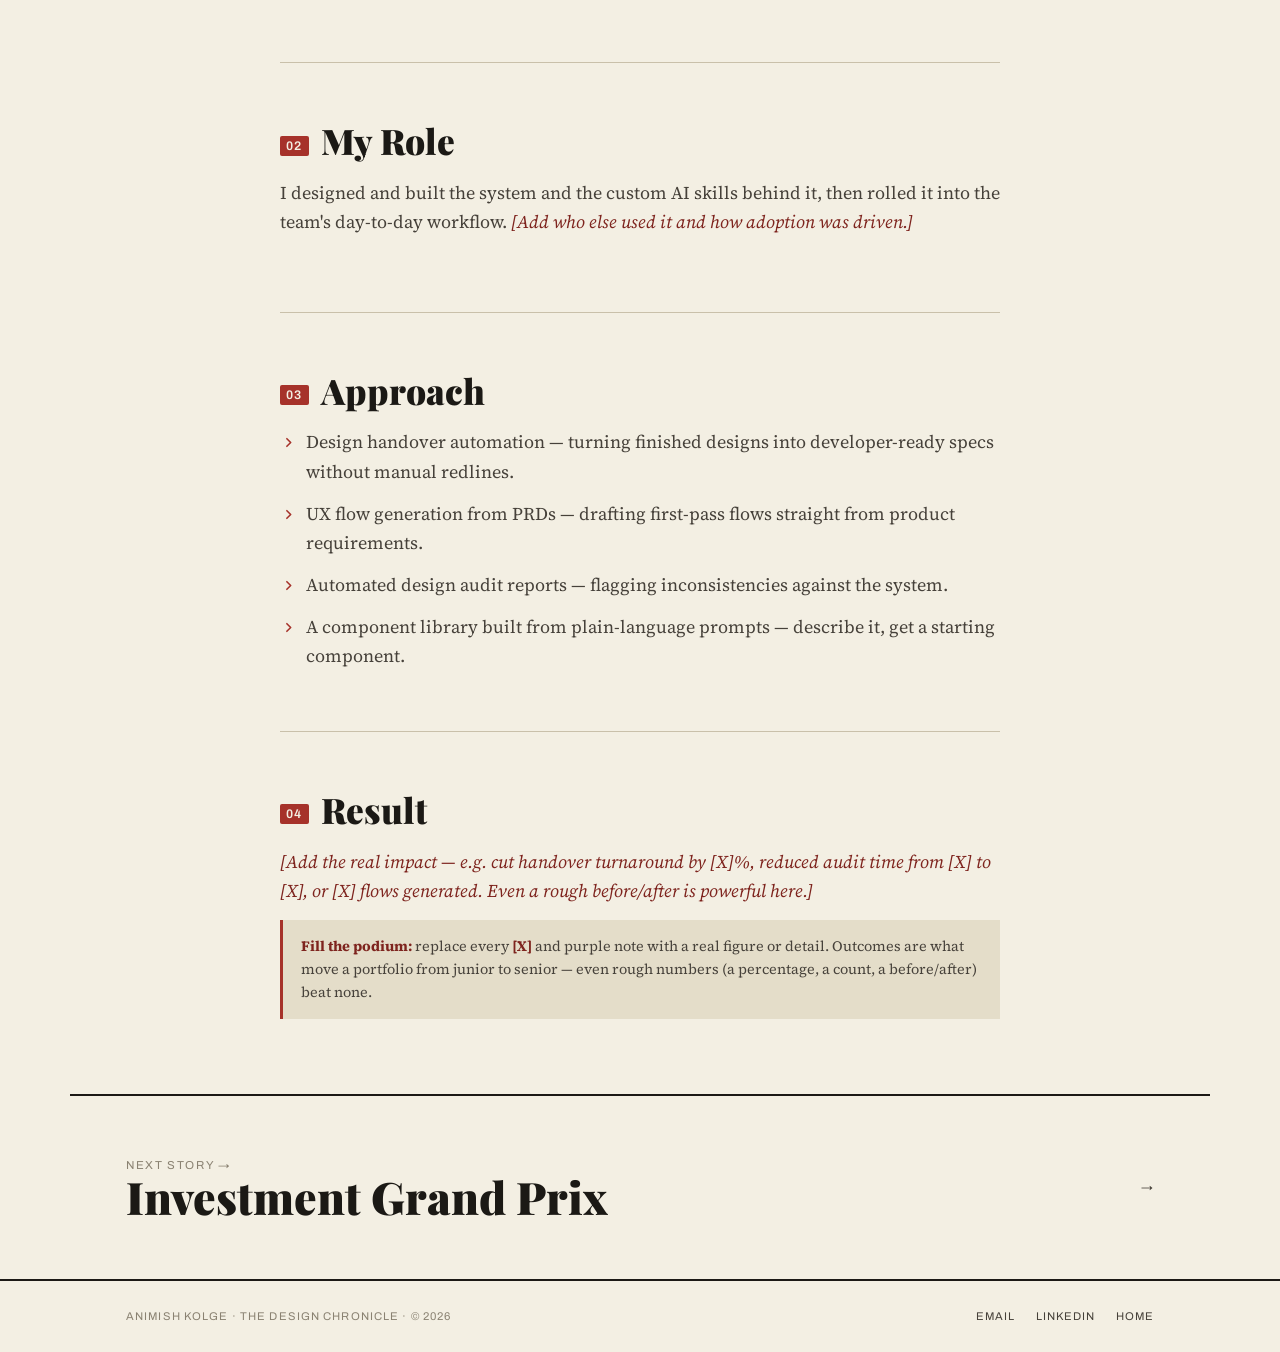
==== commit ae3fd3b5: "SaaS portfolio update" ====
--- a/projects/design-system.html
+++ b/projects/design-system.html
@@ -15,19 +15,19 @@
 <link rel="stylesheet" href="../styles.css">
 <link rel="stylesheet" href="../casestudy.css">
 </head>
-<body>
+<body class="cs-clean">
 <a class="skip" href="#csbody">Skip to content</a>
 
 <nav class="nav">
   <div class="nav-inner">
-    <a href="../index.html" class="brand">Animish&nbsp;Kolge <span class="num">Design Leader</span></a>
+    <a href="../index.html" class="brand">Animish&nbsp;Kolge <span class="num">Design Manager</span></a>
     <button class="nav-toggle" id="navToggle" aria-label="Menu" aria-expanded="false"><span></span></button>
     <div class="nav-links" id="navLinks">
       <a href="../index.html#edition">Work</a>
-      <a href="../index.html#profile">Profile</a>
-      <a href="../index.html#toolkit">Toolkit</a>
+      <a href="../index.html#ai">AI</a>
+      <a href="../index.html#leadership">How I lead</a>
       <a href="../index.html#desk">Contact</a>
-      <a href="https://www.animishdesign.com/resume" class="nav-cta">Résumé</a>
+      <a href="../assets/Animish_Kolge_Resume.pdf" target="_blank" rel="noopener" class="nav-cta">Résumé</a>
     </div>
   </div>
 </nav>
@@ -92,5 +92,6 @@
 </footer>
 
 <script src="../script.js"></script>
+<script src="../cs-enhance.js"></script>
 </body>
 </html>
--- a/styles.css
+++ b/styles.css
@@ -85,7 +85,7 @@
 
 .nav { position: sticky; top: 0; z-index: 100; background: color-mix(in srgb, var(--paper) 92%, transparent); backdrop-filter: blur(6px); border-bottom: 1px solid var(--ink); }
 .nav-inner { max-width: var(--maxw); margin-inline: auto; padding: 12px var(--gutter); display: flex; align-items: center; justify-content: space-between; gap: 20px; }
-.brand { display: flex; align-items: baseline; gap: 10px; font-family: var(--display); font-weight: 700; font-size: 1.25rem; letter-spacing: .01em; }
+.brand { display: flex; align-items: center; gap: 10px; font-family: var(--display); font-weight: 700; font-size: 1.25rem; letter-spacing: .01em; }
 .brand .num { font-family: var(--label); font-weight: 600; font-size: .62rem; letter-spacing: .12em; color: var(--red); text-transform: uppercase; align-self: center; }
 .nav-links { display: flex; gap: 26px; align-items: center; }
 .nav-links a { font-family: var(--label); font-size: .78rem; letter-spacing: .12em; text-transform: uppercase; color: var(--ink-2); padding: 4px 0; position: relative; transition: color .2s; }
--- a/casestudy.css
+++ b/casestudy.css
@@ -203,13 +203,31 @@
 .ph-fig { aspect-ratio: 16/7; display: grid; place-content: center; text-align: center; padding: 20px; font-family: var(--label); font-size: .72rem; letter-spacing: .08em; text-transform: uppercase; color: var(--ink-mute); background: repeating-linear-gradient(45deg, var(--paper-2) 0 10px, var(--paper-3) 10px 20px); }
 
 /* "Know more" restricted link */
-.cs-morelink { display: flex; align-items: center; gap: 14px; margin-top: 20px; padding: 16px 18px; border: 1px solid var(--ink); background: var(--paper-2); transition: background .2s, transform .2s; }
-.cs-morelink:hover { background: color-mix(in srgb, var(--red) 8%, transparent); transform: translateX(3px); }
-.cs-morelink-lock { font-size: 1.1rem; flex: none; }
-.cs-morelink-txt { flex: 1; color: var(--ink-2); font-size: .95rem; }
-.cs-morelink-txt strong { color: var(--ink); }
-.cs-morelink-go { font-family: var(--label); font-size: .68rem; font-weight: 600; letter-spacing: .12em; text-transform: uppercase; color: var(--red); white-space: nowrap; }
-@media (max-width: 560px){ .cs-morelink { flex-wrap: wrap; } }
+.cs-morelink { position: relative; display: flex; align-items: center; gap: 18px; margin-top: 26px; padding: 20px 22px; border: 2px solid var(--ink); background: var(--paper-2); box-shadow: 6px 6px 0 var(--ink); transition: transform .2s, box-shadow .2s, background .2s, color .2s; overflow: hidden; }
+.cs-morelink::before { content: ""; position: absolute; inset: 0; background: var(--red); transform: translateX(-101%); transition: transform .35s cubic-bezier(.2,.7,.2,1); z-index: 0; }
+.cs-morelink > * { position: relative; z-index: 1; }
+.cs-morelink:hover, .cs-morelink:focus-visible { transform: translate(-3px,-3px); box-shadow: 9px 9px 0 var(--ink); }
+.cs-morelink:hover::before, .cs-morelink:focus-visible::before { transform: translateX(0); }
+.cs-morelink:active { transform: translate(3px,3px); box-shadow: 2px 2px 0 var(--ink); }
+.cs-morelink-lock { font-size: 1.5rem; flex: none; display: grid; place-items: center; width: 46px; height: 46px; border: 1.5px solid var(--ink); background: var(--paper); border-radius: 50%; animation: cs-lockpulse 2.4s ease-in-out infinite; }
+.cs-morelink:hover .cs-morelink-lock { animation: none; transform: rotate(-12deg) scale(1.08); transition: transform .25s; }
+.cs-morelink-txt { flex: 1; display: grid; gap: 3px; color: var(--ink-2); }
+.cs-morelink-eyebrow { font-family: var(--label); font-size: .62rem; letter-spacing: .14em; text-transform: uppercase; color: var(--red); transition: color .2s; }
+.cs-morelink-txt strong { font-family: var(--display); font-weight: 900; font-size: clamp(1.1rem, 2.4vw, 1.45rem); line-height: 1.1; color: var(--ink); transition: color .2s; }
+.cs-morelink-sub { font-size: .92rem; transition: color .2s; }
+.cs-morelink-go { font-family: var(--label); font-size: .72rem; font-weight: 600; letter-spacing: .12em; text-transform: uppercase; color: var(--paper); background: var(--ink); padding: 11px 16px; white-space: nowrap; display: inline-flex; gap: 8px; align-items: center; transition: background .2s, color .2s; }
+.cs-morelink-go .arr { transition: transform .25s; }
+.cs-morelink:hover .cs-morelink-go { background: var(--paper); color: var(--ink); }
+.cs-morelink:hover .cs-morelink-go .arr { transform: translateX(6px); }
+.cs-morelink:hover .cs-morelink-eyebrow, .cs-morelink:hover .cs-morelink-txt strong, .cs-morelink:hover .cs-morelink-sub { color: var(--paper); }
+@keyframes cs-lockpulse { 0%,100% { box-shadow: 0 0 0 0 rgba(166,50,42,.45); } 50% { box-shadow: 0 0 0 10px rgba(166,50,42,0); } }
+@media (prefers-reduced-motion: reduce) { .cs-morelink-lock { animation: none; } .cs-morelink::before { transition: none; } }
+@media (max-width: 560px){ .cs-morelink { flex-wrap: wrap; box-shadow: 4px 4px 0 var(--ink); } .cs-morelink-go { width: 100%; justify-content: center; } }
+/* coming-soon feature rows */
+.ft-row.ft-soon { cursor: default; }
+.ft-row.ft-soon:hover { background: transparent; padding-left: 20px; }
+.ft-row.ft-soon .ft-name { color: var(--ink-2); }
+.ft-row.ft-soon .ft-more, .ft-row.ft-soon:hover .ft-more { color: var(--ink-mute); transform: none; border: 1px dashed var(--hair); padding: 3px 10px; font-size: .85rem; }
 
 /* user-flow diagrams (wide, horizontally scrollable) */
 .cs-flow { margin: 20px 0 8px; border: 1px solid var(--ink); background: var(--paper-2); }
@@ -339,3 +357,520 @@
 .cs-soon-title { font-family: var(--display); font-weight: 900; font-size: clamp(1.7rem,5vw,2.8rem); line-height: 1.04; color: var(--ink); }
 .cs-soon-text { color: var(--ink-2); max-width: 46ch; margin: 16px auto 28px; }
 .cs-soon-actions { display: flex; justify-content: center; flex-wrap: wrap; gap: 12px; }
+
+/* Principal Dashboard — image groups */
+.cs-feat-grid { display: grid; grid-template-columns: repeat(3, 1fr); gap: 12px; padding: 14px; }
+.cs-feat { border: 1px solid var(--ink); background: var(--paper); }
+.cs-feat img { width: 100%; height: auto; display: block; }
+.cs-story { display: grid; grid-template-columns: repeat(5, 1fr); gap: 10px; padding: 14px; }
+.cs-frame { position: relative; border: 1px solid var(--ink); background: #fff; }
+.cs-frame img { width: 100%; height: auto; display: block; }
+.cs-frame span { position: absolute; left: 8px; bottom: 8px; width: 24px; height: 24px; display: grid; place-items: center; background: var(--paper); color: var(--ink); font-family: var(--label); font-size: .72rem; font-weight: 600; border-radius: 50%; }
+@media (max-width: 640px) { .cs-feat-grid { grid-template-columns: repeat(2, 1fr); } .cs-story { grid-template-columns: repeat(3, 1fr); } }
+
+/* single-phone strip: centred */
+.phone-strip-single { justify-content: center; }
+.phone-strip-hint-center { text-align: center; }
+
+/* ---------- image placeholders (to be replaced with uploads) ---------- */
+.ph-screen {
+  position: absolute; inset: 0; display: grid; place-content: center; text-align: center; padding: 18px;
+  font-family: var(--label); font-size: .62rem; letter-spacing: .12em; text-transform: uppercase; color: rgba(243,239,227,.7);
+  background: repeating-linear-gradient(45deg, #1d1c22 0 10px, #26252c 10px 20px);
+}
+.ph-screen small { display: block; margin-top: 6px; text-transform: none; letter-spacing: .03em; opacity: .65; font-size: .62rem; }
+.ph-fig.tall { aspect-ratio: 16/10; }
+.ph-fig.flow { aspect-ratio: 16/9; }
+.cs-chips { display: flex; flex-wrap: wrap; gap: 8px; margin: 14px 0 4px; padding: 0; list-style: none; }
+.cs-chips li { font-family: var(--label); font-size: .68rem; letter-spacing: .08em; text-transform: uppercase; border: 1px solid var(--ink); padding: 6px 10px; background: var(--paper); }
+.cs-tagline { font-family: var(--display); font-style: italic; font-weight: 700; font-size: clamp(1.5rem, 4vw, 2.2rem); text-align: center; margin: 8px 0 0; color: var(--ink); }
+.cs-tagline span { color: var(--red); }
+.cs-cite { color: var(--red); border-bottom: 1px solid currentColor; }
+.cs-cite:hover { color: var(--red-deep); }
+.cs-sources h2 { font-family: var(--label); font-size: .72rem; letter-spacing: .16em; text-transform: uppercase; color: var(--ink-mute); margin-bottom: 10px; }
+.cs-sources ul { list-style: none; padding: 0; display: grid; gap: 6px; }
+.cs-sources li { font-size: .82rem; color: var(--ink-2); }
+.cs-sources a { color: var(--ink); border-bottom: 1px solid var(--hair); }
+.cs-sources a:hover { color: var(--red); border-color: var(--red); }
+
+/* ============================================================
+   CLEAN VARIANT (Nutrition) — lighter tables, cards, more air
+   ============================================================ */
+.cs-clean .cs-block { padding-block: clamp(36px, 5vw, 60px); }
+.cs-clean .cs-block h2 { margin-bottom: 18px; }
+.cs-clean .cs-sub { border-top: 0; padding-top: 0; margin: 34px 0 12px; font-size: clamp(1.05rem, 2.2vw, 1.25rem); }
+.cs-clean .cs-board { border: 0; background: transparent; gap: 0; border-top: 1px solid var(--ink); border-bottom: 1px solid var(--hair); }
+.cs-clean .cs-board-cell { background: transparent; padding: 16px 18px 16px 0; }
+.cs-clean .cs-board-cell + .cs-board-cell { padding-left: 18px; border-left: 1px solid var(--hair); }
+
+/* lighter tables */
+.cs-clean .cs-table-wrap { border: 0; margin: 20px 0 6px; }
+.cs-clean .cs-table { font-size: .86rem; }
+.cs-clean .cs-table thead th { background: transparent; border-bottom: 1.5px solid var(--ink); color: var(--ink-mute); font-weight: 600; padding: 10px 14px 10px 0; }
+.cs-clean .cs-table tbody th, .cs-clean .cs-table td { background: transparent; border: 0; border-bottom: 1px solid var(--hair); padding: 13px 14px 13px 0; vertical-align: top; }
+.cs-clean .cs-table tbody th { font-family: var(--display); font-weight: 700; font-size: .95rem; color: var(--ink); width: 30%; }
+.cs-clean .cs-table tr:last-child th, .cs-clean .cs-table tr:last-child td { border-bottom: 0; }
+
+/* stats row */
+.n-stats { display: grid; grid-template-columns: repeat(4, 1fr); margin-top: 28px; border-top: 1px solid var(--ink); }
+.n-stats > div { padding: 18px 12px 0 0; }
+.n-stats > div + div { padding-left: 16px; border-left: 1px solid var(--hair); }
+.n-stats b { display: block; font-family: var(--display); font-weight: 900; font-size: clamp(2rem, 6vw, 3rem); line-height: 1; color: var(--ink); }
+.n-stats b.red { color: var(--red); }
+.n-stats span { display: block; margin-top: 8px; font-family: var(--label); font-size: .64rem; letter-spacing: .12em; text-transform: uppercase; color: var(--ink-mute); }
+
+/* cards */
+.n-cards { display: grid; gap: 14px; margin: 20px 0 6px; }
+.n-cards.two { grid-template-columns: repeat(2, 1fr); }
+.n-cards.five { grid-template-columns: repeat(5, 1fr); gap: 10px; }
+.n-card { background: var(--paper-2); padding: 20px 20px 22px; }
+.n-card h4 { font-family: var(--display); font-weight: 700; font-size: 1.08rem; line-height: 1.25; margin: 0 0 6px; color: var(--ink); }
+.n-card p { margin: 0; font-size: .92rem; line-height: 1.55; color: var(--ink-2); }
+.n-num { display: block; font-family: var(--label); font-weight: 700; font-size: .66rem; letter-spacing: .14em; color: var(--red); margin-bottom: 10px; }
+.n-tag { display: inline-block; font-family: var(--label); font-weight: 700; font-size: .62rem; letter-spacing: .14em; text-transform: uppercase; color: var(--red); margin-bottom: 10px; }
+.n-cards.five .n-card { padding: 16px 14px; }
+.n-cards.five h4 { font-size: .98rem; }
+.n-cards.five p { font-size: .82rem; }
+
+/* how might we */
+.n-hmw { list-style: none; counter-reset: hmw; padding: 0; margin: 10px 0 0; display: grid; gap: 0; }
+.n-hmw li { counter-increment: hmw; display: grid; grid-template-columns: 34px 1fr; gap: 10px; padding: 14px 0; border-bottom: 1px solid var(--hair); font-family: var(--display); font-style: italic; font-size: clamp(1.05rem, 2.4vw, 1.25rem); line-height: 1.4; color: var(--ink); }
+.n-hmw li:last-child { border-bottom: 0; }
+.n-hmw li::before { content: counter(hmw, decimal-leading-zero); font-family: var(--label); font-style: normal; font-weight: 700; font-size: .66rem; letter-spacing: .14em; color: var(--red); padding-top: 6px; }
+.n-hmw strong { font-weight: 700; }
+
+/* user stories as quotes */
+.n-stories { display: grid; gap: 12px; margin: 18px 0 6px; }
+.n-story { border-left: 3px solid var(--red); padding: 4px 0 4px 16px; font-size: .95rem; line-height: 1.6; color: var(--ink-2); }
+
+/* two columns: track / next */
+.n-cols { display: grid; grid-template-columns: 1fr 1fr; gap: 28px; margin-top: 8px; }
+.n-cols h4 { font-family: var(--label); font-weight: 700; font-size: .66rem; letter-spacing: .14em; text-transform: uppercase; color: var(--red); margin: 0 0 12px; padding-bottom: 10px; border-bottom: 1.5px solid var(--ink); }
+.n-cols ul { list-style: none; padding: 0; margin: 0; }
+.n-cols li { padding: 10px 0; border-bottom: 1px solid var(--hair); font-size: .92rem; line-height: 1.5; color: var(--ink-2); }
+.n-cols li:last-child { border-bottom: 0; }
+
+/* softer chips + figures */
+.cs-clean .cs-chips li { border: 0; background: var(--paper-2); border-radius: 100px; padding: 7px 13px; }
+.cs-clean .cs-figure, .cs-clean .cs-flow { border-color: var(--hair); }
+.cs-clean .cs-figure figcaption { border-top-color: var(--hair); background: transparent; }
+.cs-clean .cs-flow-cap { border-bottom-color: var(--hair); font-size: 1rem; }
+.cs-clean .phone-strip { border: 0; }
+
+@media (max-width: 760px) {
+  .n-cards.five { grid-template-columns: repeat(2, 1fr); }
+  .n-cards.five .n-card:last-child { grid-column: 1 / -1; }
+}
+@media (max-width: 600px) {
+  .n-cards.two, .n-cols { grid-template-columns: 1fr; }
+  .n-stats { grid-template-columns: 1fr 1fr; }
+  .n-stats > div:nth-child(3) { padding-left: 0; border-left: 0; }
+  .n-stats > div:nth-child(n+3) { padding-top: 18px; }
+  .cs-clean .cs-board-cell + .cs-board-cell { padding-left: 0; border-left: 0; }
+}
+.cs-clean .cs-table th, .cs-clean .cs-table td { border-left: 0 !important; border-right: 0 !important; }
+
+/* ---------- Nutrition: icons + emphasis ---------- */
+.n-card { position: relative; transition: transform .25s ease, box-shadow .25s ease; }
+.n-card:hover { transform: translateY(-2px); box-shadow: 0 10px 24px -16px rgba(27,25,21,.45); }
+.n-card.has-ico .n-num { position: absolute; top: 20px; right: 20px; margin: 0; color: var(--ink-mute); }
+.n-ico {
+  display: grid; place-items: center; width: 42px; height: 42px; margin-bottom: 14px;
+  border-radius: 50%; color: var(--red);
+  background: color-mix(in srgb, var(--red) 10%, var(--paper));
+  box-shadow: inset 0 0 0 1px color-mix(in srgb, var(--red) 22%, transparent);
+}
+.n-ico svg { width: 21px; height: 21px; }
+.n-card:hover .n-ico { background: var(--red); color: var(--paper); }
+.n-cards.five .n-ico { width: 36px; height: 36px; margin-bottom: 12px; }
+.n-cards.five .n-ico svg { width: 18px; height: 18px; }
+.n-cards.five .n-card.has-ico .n-num { top: 16px; right: 14px; }
+.n-card.has-ico .n-tag { display: block; }
+
+/* callouts for insights / decisions */
+.n-callout {
+  margin: 22px 0 8px; padding: 18px 22px 18px 20px;
+  background: var(--paper-2); border-left: 3px solid var(--ink);
+}
+.n-callout.red { background: color-mix(in srgb, var(--red) 7%, var(--paper)); border-left-color: var(--red); }
+.n-callout-lab { display: block; font-family: var(--label); font-weight: 700; font-size: .64rem; letter-spacing: .16em; text-transform: uppercase; color: var(--red); margin-bottom: 6px; }
+.n-callout p { margin: 0; font-size: 1.02rem; line-height: 1.6; color: var(--ink); }
+
+/* pull quote */
+.n-pull {
+  margin: 26px 0 8px; padding: 18px 0; border-top: 1.5px solid var(--ink); border-bottom: 1px solid var(--hair);
+  font-family: var(--display); font-style: italic; font-weight: 700; font-size: clamp(1.4rem, 3.6vw, 2rem); line-height: 1.25; color: var(--ink); text-align: center;
+}
+.n-pull::before { content: "“"; color: var(--red); margin-right: 2px; }
+.n-pull::after { content: "”"; color: var(--red); margin-left: 2px; }
+
+/* marker highlight */
+.cs-clean mark.hl {
+  background: linear-gradient(transparent 58%, color-mix(in srgb, var(--red) 22%, transparent) 58%);
+  color: var(--ink); font-weight: 600; padding: 0 2px;
+}
+
+/* stronger section heads + stats accent on this page */
+.cs-clean .cs-block h2 .n { color: var(--paper); background: var(--red); padding: 3px 6px; border-radius: 2px; }
+.cs-clean .n-stats { border-top: 3px double var(--ink); }
+@media (prefers-reduced-motion: reduce) { .n-card { transition: none; } .n-card:hover { transform: none; } }
+
+/* ============================================================
+   Teacher Attendance components (t-*) — built on the clean variant
+   ============================================================ */
+.n-cards.three { grid-template-columns: repeat(3, 1fr); }
+.t-stats { grid-template-columns: repeat(5, 1fr); margin-top: 26px; }
+.t-stats b { font-size: clamp(1.7rem, 4.6vw, 2.5rem); }
+
+/* interview quotes */
+.t-quotes { display: grid; grid-template-columns: 1fr 1fr; gap: 14px; margin: 24px 0 8px; }
+.t-quote { margin: 0; padding: 20px 22px; background: var(--paper-2); border-top: 3px solid var(--red); }
+.t-quote blockquote { margin: 0 0 8px; font-family: var(--deva); font-size: 1.15rem; line-height: 1.5; color: var(--ink); }
+.t-quote p { margin: 0; font-family: var(--display); font-style: italic; font-size: 1rem; color: var(--ink-2); }
+.t-quote figcaption { margin-top: 12px; font-family: var(--label); font-size: .62rem; letter-spacing: .14em; text-transform: uppercase; color: var(--red); font-weight: 700; }
+.t-pill { display: inline-block; font-family: var(--label); font-size: .64rem; font-weight: 700; letter-spacing: .1em; text-transform: uppercase; padding: 4px 10px; border-radius: 100px; background: color-mix(in srgb, var(--red) 10%, var(--paper)); color: var(--red); }
+.t-pill.alt { background: var(--ink); color: var(--paper); }
+
+/* personas */
+.t-personas { display: grid; grid-template-columns: 1fr 1fr; gap: 14px; margin-top: 8px; }
+.t-persona { display: grid; grid-template-columns: 96px 1fr; gap: 18px; align-items: start; background: var(--paper-2); padding: 20px; }
+.t-persona img { width: 96px; height: 120px; object-fit: cover; object-position: top; border: 1px solid var(--ink); }
+.t-persona h4 { font-family: var(--display); font-weight: 700; font-size: 1.12rem; margin: 0 0 4px; }
+.t-persona .n-tag { margin-bottom: 10px; }
+.t-persona dl { margin: 0; display: grid; gap: 4px; }
+.t-persona dt { font-family: var(--label); font-size: .6rem; font-weight: 700; letter-spacing: .14em; text-transform: uppercase; color: var(--ink-mute); margin-top: 6px; }
+.t-persona dd { margin: 0; font-size: .88rem; line-height: 1.5; color: var(--ink-2); }
+
+/* how might we banner */
+.t-hmw { margin: 26px 0 4px; padding: 26px clamp(18px, 4vw, 40px); background: var(--ink); color: var(--paper); text-align: center; }
+.t-hmw span { display: block; font-family: var(--label); font-size: .64rem; font-weight: 700; letter-spacing: .2em; text-transform: uppercase; color: #E9B8A8; margin-bottom: 10px; }
+.t-hmw p { margin: 0; font-family: var(--display); font-weight: 700; font-size: clamp(1.15rem, 2.8vw, 1.5rem); line-height: 1.4; }
+.t-hmw em { color: #F0C9BC; }
+
+/* site map tree */
+.t-tree { margin: 18px 0 6px; padding: 22px 16px; background: var(--paper-2); display: grid; gap: 0; }
+.t-row { position: relative; display: flex; flex-wrap: wrap; justify-content: center; gap: 8px; padding: 12px 0; }
+.t-row + .t-row::before { content: ""; position: absolute; top: -6px; left: 50%; width: 1px; height: 16px; background: var(--ink-mute); }
+.t-node { font-family: var(--label); font-size: .7rem; font-weight: 600; letter-spacing: .04em; padding: 7px 12px; background: var(--paper); border: 1px solid var(--hair); color: var(--ink-2); }
+.t-node.dim { color: var(--ink-mute); border-style: dashed; }
+.t-node.on { border-color: var(--ink); color: var(--ink); font-weight: 700; }
+.t-node.root { background: var(--ink); color: var(--paper); border-color: var(--ink); }
+.t-node.red { background: var(--red); color: var(--paper); border-color: var(--red); }
+.t-tabs { align-self: center; font-family: var(--label); font-size: .6rem; letter-spacing: .14em; text-transform: uppercase; color: var(--red); font-weight: 700; }
+.t-cap { font-family: var(--label); font-size: .66rem; letter-spacing: .06em; text-transform: uppercase; color: var(--ink-mute); margin: 8px 0 0; }
+
+/* task flow */
+.t-flow { list-style: none; padding: 0; margin: 12px 0 8px; display: flex; flex-wrap: wrap; gap: 8px 0; align-items: center; }
+.t-flow li { font-family: var(--label); font-size: .72rem; font-weight: 600; padding: 8px 12px; background: var(--paper-2); color: var(--ink); }
+.t-flow li small { display: block; font-weight: 500; font-size: .58rem; letter-spacing: .08em; text-transform: uppercase; color: var(--ink-mute); }
+.t-flow li:not(:last-child)::after { content: "→"; margin: 0 -2px 0 12px; color: var(--red); }
+.t-flow li:not(:last-child) { margin-right: 10px; }
+.t-flow li.end { background: var(--red); color: var(--paper); }
+
+/* decision blocks */
+.t-dec { margin: 28px 0 10px; padding-top: 22px; border-top: 1.5px solid var(--ink); }
+.t-dec:first-of-type { border-top: 0; padding-top: 4px; }
+.t-dec-head { display: flex; align-items: baseline; gap: 12px; flex-wrap: wrap; margin-bottom: 4px; }
+.t-dec-n { font-family: var(--label); font-size: .64rem; font-weight: 700; letter-spacing: .16em; text-transform: uppercase; color: var(--paper); background: var(--red); padding: 4px 8px; }
+.t-dec-head h3 { font-family: var(--display); font-weight: 700; font-size: clamp(1.25rem, 3vw, 1.6rem); margin: 0; }
+.t-dec-grid { display: grid; grid-template-columns: 1fr 1.4fr 1fr; gap: 0; margin: 14px 0 0; }
+.t-dec-grid > div { padding: 14px 16px 14px 0; }
+.t-dec-grid > div + div { padding-left: 16px; border-left: 1px solid var(--hair); }
+.t-dec-grid dt { font-family: var(--label); font-size: .6rem; font-weight: 700; letter-spacing: .14em; text-transform: uppercase; color: var(--ink-mute); margin-bottom: 6px; }
+.t-dec-grid dd { margin: 0; font-size: .9rem; line-height: 1.55; color: var(--ink-2); }
+.t-dec-grid .why { background: color-mix(in srgb, var(--red) 7%, var(--paper)); padding-right: 14px; }
+.t-dec-grid .why dt { color: var(--red); }
+.t-dec-grid .why dd { color: var(--ink); font-weight: 600; }
+.t-shots { display: grid; grid-template-columns: 1fr 1fr; gap: 12px; }
+.t-shots .cs-figure { margin: 18px 0 6px; }
+.t-resp { color: var(--red); font-weight: 700; }
+
+/* before / after */
+.t-ba { display: grid; grid-template-columns: 1fr auto 1fr; gap: 14px; align-items: stretch; margin: 20px 0 6px; }
+.t-ba > div { padding: 20px 22px; }
+.t-ba .before { background: var(--paper-2); }
+.t-ba .after { background: var(--ink); color: var(--paper); }
+.t-ba span { display: block; font-family: var(--label); font-size: .62rem; font-weight: 700; letter-spacing: .16em; text-transform: uppercase; color: var(--ink-mute); margin-bottom: 8px; }
+.t-ba .after span { color: #E9B8A8; }
+.t-ba p { margin: 0 0 6px; font-family: var(--display); font-weight: 900; font-size: clamp(1.3rem, 3.4vw, 1.8rem); line-height: 1.15; }
+.t-ba small { font-size: .85rem; line-height: 1.5; opacity: .8; }
+.t-ba .arrow { display: grid; place-items: center; padding: 0; font-size: 1.6rem; color: var(--red); }
+
+@media (max-width: 760px) {
+  .t-stats { grid-template-columns: repeat(3, 1fr); }
+  .t-stats > div:nth-child(4) { padding-left: 0; border-left: 0; }
+  .t-stats > div:nth-child(n+4) { padding-top: 18px; }
+  .n-cards.three, .t-quotes, .t-personas, .t-shots { grid-template-columns: 1fr; }
+  .t-dec-grid { grid-template-columns: 1fr; }
+  .t-dec-grid > div + div { padding-left: 0; border-left: 0; border-top: 1px solid var(--hair); }
+  .t-dec-grid .why { padding-left: 14px !important; }
+  .t-ba { grid-template-columns: 1fr; }
+  .t-ba .arrow { transform: rotate(90deg); }
+}
+@media (max-width: 600px) {
+  .t-stats { grid-template-columns: 1fr 1fr; }
+  .t-stats > div { padding-left: 0 !important; border-left: 0 !important; padding-top: 16px; }
+  .t-stats > div:nth-child(even) { padding-left: 14px !important; border-left: 1px solid var(--hair) !important; }
+}
+.cs-block .t-hmw p { color: var(--paper); }
+.cs-block .t-ba .after p, .cs-block .t-ba .after small { color: var(--paper); }
+.t-ba small { display: block; line-height: 1.5; }
+.t-flow li { position: relative; white-space: nowrap; }
+.t-flow li:not(:last-child) { margin-right: 26px; }
+.t-flow li:not(:last-child)::after { position: absolute; right: -19px; top: 50%; transform: translateY(-50%); margin: 0; }
+
+/* ============================================================
+   SHARED CASE-STUDY SYSTEM — consistency + micro-interactions
+   (applies to every page with body.cs-clean; JS: cs-enhance.js)
+   ============================================================ */
+
+/* reading progress + back to top */
+.cs-progress { position: fixed; top: 0; left: 0; right: 0; height: 3px; z-index: 150; background: var(--red); transform: scaleX(0); transform-origin: 0 50%; pointer-events: none; }
+.cs-totop {
+  position: fixed; right: clamp(14px, 3vw, 28px); bottom: clamp(14px, 3vw, 28px); z-index: 140;
+  width: 44px; height: 44px; display: grid; place-items: center; cursor: pointer;
+  background: var(--ink); color: var(--paper); border: 0; border-radius: 50%;
+  box-shadow: 0 8px 20px -10px rgba(27,25,21,.6);
+  opacity: 0; transform: translateY(12px) scale(.9); pointer-events: none;
+  transition: opacity .25s ease, transform .25s ease, background .2s;
+}
+.cs-totop.show { opacity: 1; transform: none; pointer-events: auto; }
+.cs-totop:hover { background: var(--red); }
+.cs-totop:hover svg { transform: translateY(-2px); }
+.cs-totop svg { transition: transform .2s; }
+
+/* scroll reveal (only when JS is running) */
+.cs-js .cs-rv { opacity: 0; transform: translateY(16px); transition: opacity .6s ease, transform .6s cubic-bezier(.2,.7,.2,1); }
+.cs-js .cs-rv.cs-in { opacity: 1; transform: none; }
+.cs-js .cs-block.cs-rv .cs-rv { transition-delay: .08s; }
+
+/* board label icons */
+.cs-board-cell .k { display: flex; align-items: center; gap: 7px; }
+.cs-k-ico { display: inline-grid; place-items: center; color: var(--red); }
+.cs-board-cell { transition: background .2s; }
+.cs-board-cell:hover { background: color-mix(in srgb, var(--red) 5%, transparent); }
+
+/* section anchors */
+.cs-block > h2 { position: relative; }
+.cs-anchor {
+  display: inline-grid; place-items: center; width: 28px; height: 28px; margin-left: 10px; vertical-align: middle;
+  color: var(--ink-mute); border-radius: 50%; opacity: 0; transform: translateX(-4px);
+  transition: opacity .2s, transform .2s, color .2s, background .2s;
+}
+.cs-block > h2:hover .cs-anchor, .cs-anchor:focus-visible { opacity: 1; transform: none; }
+.cs-anchor:hover { color: var(--red); background: var(--paper-2); }
+.cs-anchor.copied { opacity: 1; color: var(--paper); background: var(--red); }
+@media (hover: none) { .cs-anchor { display: none; } }
+
+/* lightbox */
+.cs-zoom { cursor: zoom-in; transition: transform .45s cubic-bezier(.2,.7,.2,1), filter .3s; }
+.cs-zoom:focus-visible { outline: 2px solid var(--red); outline-offset: -2px; }
+.cs-zoom-wrap { position: relative; overflow: hidden; }
+.cs-figure.cs-zoom-wrap:hover img.cs-zoom, .cs-frame:hover img.cs-zoom, .cs-feat:hover img.cs-zoom { transform: scale(1.02); }
+.cs-zoom-hint {
+  position: absolute; top: 10px; right: 10px; width: 30px; height: 30px; display: grid; place-items: center;
+  background: var(--paper); color: var(--ink); border-radius: 50%; box-shadow: 0 2px 8px rgba(0,0,0,.15);
+  opacity: 0; transform: scale(.85); transition: opacity .2s, transform .2s; pointer-events: none;
+}
+.cs-zoom-wrap:hover .cs-zoom-hint { opacity: 1; transform: none; }
+.cs-lightbox {
+  position: fixed; inset: 0; z-index: 600; display: flex; flex-direction: column; align-items: center; justify-content: center; gap: 14px;
+  padding: clamp(14px, 4vw, 48px); background: rgba(20,18,15,.94); opacity: 0; transition: opacity .22s ease; cursor: zoom-out;
+}
+.cs-lightbox.open { opacity: 1; }
+.cs-lightbox img { max-width: 100%; max-height: 84vh; object-fit: contain; background: #fff; box-shadow: 0 20px 60px -20px rgba(0,0,0,.6); transform: scale(.97); transition: transform .25s ease; cursor: default; }
+.cs-lightbox.open img { transform: none; }
+.cs-lb-cap { margin: 0; max-width: 72ch; text-align: center; font-family: var(--label); font-size: .7rem; letter-spacing: .08em; text-transform: uppercase; color: rgba(243,239,227,.8); }
+.cs-lb-close { position: absolute; top: 16px; right: 16px; width: 42px; height: 42px; display: grid; place-items: center; border: 0; border-radius: 50%; background: var(--paper); color: var(--ink); cursor: pointer; }
+.cs-lb-close:hover { background: var(--red); color: var(--paper); }
+body.cs-lb-lock { overflow: hidden; }
+
+/* consistent list bullets: small red chevron icon */
+.cs-clean .cs-list li { padding-left: 26px; }
+.cs-clean .cs-list li::before {
+  content: ""; top: .5em; left: 2px; width: 13px; height: 13px; background: var(--red);
+  -webkit-mask: url("data:image/svg+xml,%3Csvg xmlns='http://www.w3.org/2000/svg' viewBox='0 0 24 24' fill='none' stroke='black' stroke-width='3' stroke-linecap='round' stroke-linejoin='round'%3E%3Cpath d='M9 5l7 7-7 7'/%3E%3C/svg%3E") center / contain no-repeat;
+          mask: url("data:image/svg+xml,%3Csvg xmlns='http://www.w3.org/2000/svg' viewBox='0 0 24 24' fill='none' stroke='black' stroke-width='3' stroke-linecap='round' stroke-linejoin='round'%3E%3Cpath d='M9 5l7 7-7 7'/%3E%3C/svg%3E") center / contain no-repeat;
+  transition: transform .2s;
+}
+.cs-clean .cs-list li:hover::before { transform: translateX(3px); }
+
+/* numbered list matches the red number tags */
+.cs-clean .cs-oList li::before { border-radius: 2px; font-family: var(--label); font-size: .72rem; font-weight: 700; background: var(--red); }
+
+/* tables: row hover */
+.cs-clean .cs-table tbody tr { transition: background .18s; }
+.cs-clean .cs-table tbody tr:hover th, .cs-clean .cs-table tbody tr:hover td { background: color-mix(in srgb, var(--red) 4%, transparent); }
+
+/* soften older components to the clean look */
+.cs-clean .cs-plate { border-color: var(--hair); }
+.cs-clean .feature-table { border: 0; border-top: 1.5px solid var(--ink); }
+.cs-clean .ft-head { background: transparent; color: var(--ink-mute); border-bottom: 1px solid var(--hair); }
+.cs-clean .cs-feat, .cs-clean .cs-frame { border-color: var(--hair); transition: transform .25s ease, box-shadow .25s ease; }
+.cs-clean .cs-feat:hover, .cs-clean .cs-frame:hover { transform: translateY(-2px); box-shadow: 0 10px 22px -16px rgba(27,25,21,.5); }
+.cs-clean .cs-feat-grid, .cs-clean .cs-story { background: var(--paper-2); }
+.cs-clean .cs-video-frame { border-color: var(--hair); }
+.cs-clean .cs-meter, .cs-clean .cs-bar-track { border-color: var(--hair); }
+.cs-clean .cs-figure-plain { border: 0; }
+
+/* phone mockups: gentle lift on hover */
+.iphone { transition: transform .25s ease; }
+.iphone:hover { transform: translateY(-4px); }
+
+/* links + next story */
+.cs-clean .cs-block a:not([class]) { color: var(--red); border-bottom: 1px solid color-mix(in srgb, var(--red) 40%, transparent); transition: border-color .2s; }
+.cs-clean .cs-block a:not([class]):hover { border-bottom-color: var(--red); }
+.cs-next .cs-back .arr { transition: transform .25s ease; }
+.cs-next a:hover .cs-back .arr { transform: translateX(6px) !important; }
+.cs-next a:hover .lab { color: var(--red); }
+.cs-next .lab { transition: color .2s; }
+
+@media (prefers-reduced-motion: reduce) {
+  .cs-js .cs-rv { opacity: 1; transform: none; transition: none; }
+  .iphone, .cs-zoom, .cs-totop, .cs-feat, .cs-frame { transition: none; }
+  .iphone:hover, .cs-feat:hover, .cs-frame:hover { transform: none; }
+}
+.cs-clean .cs-list + p, .cs-clean .cs-oList + p { margin-top: 18px; }
+.cs-lightbox[hidden] { display: none !important; }
+
+/* ============================================================
+   NEWSPAPER-PRINT PHOTOS (np-*) — images feel printed on newsprint;
+   hover "develops" them to full colour
+   ============================================================ */
+.cs-figure.np-photo {
+  counter-increment: npfig;
+  border: 0; background: transparent; padding: 12px 0 0;
+  border-top: 3px double var(--ink);
+}
+.cs-body { counter-reset: npfig; }
+.np-ink { position: relative; overflow: hidden; background: #fff; box-shadow: 0 0 0 1px var(--hair); }
+.np-ink img { display: block; width: 100%; filter: grayscale(.18) sepia(.14) contrast(1.04) brightness(.98); transition: filter .5s ease, transform .45s cubic-bezier(.2,.7,.2,1); }
+.np-ink::after {
+  content: ""; position: absolute; inset: 0; pointer-events: none; z-index: 1;
+  background:
+    radial-gradient(circle at 1px 1px, rgba(27,25,21,.22) .7px, transparent 1.1px) 0 0 / 4px 4px,
+    linear-gradient(180deg, rgba(243,239,227,.10), rgba(214,200,170,.16));
+  mix-blend-mode: multiply; opacity: .55; transition: opacity .5s ease;
+}
+.np-photo:hover .np-ink img, .np-ink:focus-within img { filter: none; }
+.np-photo:hover .np-ink::after, .np-ink:focus-within::after { opacity: 0; }
+.np-ink .cs-zoom-hint { z-index: 2; }
+.cs-figure.np-photo figcaption {
+  background: transparent; border-top: 0; padding: 9px 0 0;
+  font-family: var(--body); font-style: italic; font-size: .86rem; letter-spacing: 0; text-transform: none; color: var(--ink-2); line-height: 1.45;
+}
+.cs-body .cs-figure.np-photo figcaption::before {
+  content: "Fig. " counter(npfig) " — "; font-family: var(--label); font-style: normal; font-weight: 700; font-size: .62rem; letter-spacing: .14em; text-transform: uppercase; color: var(--red);
+}
+/* tall diagrams (user flow) */
+.cs-figure.np-photo.tall .np-ink { max-width: 380px; margin-inline: auto; }
+.cs-figure.np-photo.tall figcaption { text-align: center; }
+/* front-page lead photo in the hero */
+.cs-figure.np-lead { margin: clamp(28px, 4vw, 44px) 0 0; border-top-width: 4px; }
+.np-lead figcaption { display: flex; justify-content: space-between; gap: 16px; }
+.np-lead figcaption::after { content: "Photo · The Design Chronicle"; flex: none; font-family: var(--label); font-style: normal; font-size: .6rem; letter-spacing: .14em; text-transform: uppercase; color: var(--ink-mute); align-self: center; }
+@media (max-width: 600px) { .np-lead figcaption { flex-direction: column; gap: 4px; } .np-lead figcaption::after { align-self: flex-start; } }
+/* persona portraits printed too */
+.t-persona img { filter: grayscale(.12) sepia(.1) contrast(1.03); transition: filter .4s ease, transform .3s ease; width: 104px; height: 138px; }
+.t-persona { grid-template-columns: 104px 1fr; }
+.t-persona:hover img { filter: none; transform: rotate(-1.5deg); }
+@media (prefers-reduced-motion: reduce) { .np-ink img, .np-ink::after, .t-persona img { transition: none; } }
+
+/* Teacher Attendance hero: calmer intro + cropped lead photo */
+.cs-lede.t-lede { font-size: clamp(1.25rem, 2.6vw, 1.6rem); margin-bottom: 10px; max-width: 34ch; }
+.t-intro { max-width: 60ch; margin: 0; font-family: var(--body); font-size: clamp(1rem, 1.6vw, 1.12rem); line-height: 1.65; color: var(--ink-2); }
+.t-intro b { color: var(--ink); font-weight: 600; }
+.cs-title + .t-lede { margin-top: 18px; }
+.np-crop .np-ink img { aspect-ratio: 21 / 8; object-fit: cover; object-position: 50% 42%; }
+@media (max-width: 600px) { .np-crop .np-ink img { aspect-ratio: 16 / 9; } }
+
+/* Teacher Attendance hero: text left, facts right */
+
+.t-hero-grid { display: grid; grid-template-columns: minmax(0, 1.35fr) minmax(0, 1fr); gap: clamp(28px, 5vw, 64px); align-items: start; margin-top: 18px; }
+.t-hero-grid .cs-lede.t-lede { max-width: none; margin-top: 0; }
+.t-hero-grid .t-intro { max-width: none; }
+.cs-board.t-facts { margin-top: 6px; grid-template-columns: 1fr 1fr; border-top: 1.5px solid var(--ink); }
+.cs-clean .cs-board.t-facts .cs-board-cell { padding: 14px 14px 14px 0; border-bottom: 1px solid var(--hair); }
+.cs-clean .cs-board.t-facts .cs-board-cell:nth-child(even) { padding-left: 16px; border-left: 1px solid var(--hair); }
+.cs-clean .cs-board.t-facts .cs-board-cell:nth-child(odd) { padding-left: 0; border-left: 0; }
+.cs-board.t-facts .cs-board-cell:nth-child(n+3) { border-bottom: 0; }
+@media (max-width: 860px) {
+  .t-hero-grid { grid-template-columns: 1fr; gap: 24px; }
+}
+.cs-title.t-wide { max-width: 22ch; }
+/* Teacher Attendance: intro spans the full hero width */
+.cs-lede.t-lede.t-full { max-width: none; }
+.t-intro.t-full { max-width: none; font-size: clamp(1.02rem, 1.7vw, 1.18rem); }
+.cs-title.t-wide { max-width: none; text-wrap: wrap; }
+@media (max-width: 760px) { .cs-title.t-wide .t-br { display: none; } .cs-title.t-wide { text-wrap: balance; } }
+.t-shots .np-ink img { object-position: top; }
+.n-video .cs-video-frame { max-width: 760px; }
+
+/* ---------- Nutrition · Users & scenarios ---------- */
+.us-pair { display: grid; grid-template-columns: 1fr 1fr; gap: 14px; margin: 22px 0 6px; }
+.us-card { background: var(--paper-2); padding: 22px; display: flex; flex-direction: column; transition: transform .25s ease, box-shadow .25s ease; }
+.us-card:hover { transform: translateY(-2px); box-shadow: 0 10px 24px -16px rgba(27,25,21,.45); }
+.us-card header { display: flex; align-items: center; gap: 14px; margin-bottom: 14px; }
+.us-card header .n-ico { margin: 0; flex: none; }
+.us-card .n-tag { display: block; margin-bottom: 2px; }
+.us-card h4 { font-family: var(--display); font-weight: 700; font-size: 1.12rem; margin: 0; }
+.us-q { list-style: none; padding: 0; margin: 0 0 16px; display: grid; gap: 8px; }
+.us-q li { position: relative; padding-left: 26px; font-family: var(--display); font-style: italic; font-size: .98rem; line-height: 1.4; color: var(--ink); }
+.us-q li::before { content: "?"; position: absolute; left: 0; top: 1px; width: 17px; height: 17px; border-radius: 50%; display: grid; place-items: center; font-family: var(--label); font-style: normal; font-weight: 700; font-size: .62rem; color: var(--paper); background: var(--red); }
+.us-path { margin: auto 0 0 !important; padding-top: 12px; border-top: 1px solid var(--hair); font-size: .88rem; color: var(--ink-2); line-height: 1.5; }
+.us-path span { display: block; font-family: var(--label); font-size: .6rem; font-weight: 700; letter-spacing: .14em; text-transform: uppercase; color: var(--ink-mute); margin-bottom: 3px; }
+
+.vc-pair { display: grid; grid-template-columns: 1fr 1fr; gap: 14px; margin: 14px 0 6px; }
+.vc { border: 1px solid var(--hair); background: var(--paper); }
+.vc-head { display: flex; align-items: center; gap: 10px; padding: 12px 18px; border-bottom: 1px solid var(--hair); }
+.vc-id { font-family: var(--label); font-size: .6rem; font-weight: 700; letter-spacing: .14em; text-transform: uppercase; color: var(--paper); background: var(--red); padding: 3px 7px; }
+.vc-head b { font-family: var(--display); font-size: 1.02rem; }
+.vc-say, .vc-buddy { padding: 16px 18px; }
+.vc-who { display: block; font-family: var(--label); font-size: .6rem; font-weight: 700; letter-spacing: .14em; text-transform: uppercase; color: var(--ink-mute); margin-bottom: 8px; }
+.vc-say p { display: inline-block; margin: 0; padding: 10px 14px; border-radius: 14px 14px 14px 3px; background: var(--ink); color: var(--paper); font-family: var(--display); font-style: italic; font-size: 1.05rem; line-height: 1.35; }
+.vc-say small { display: block; margin-top: 3px; font-family: var(--body); font-size: .8rem; opacity: .7; }
+.vc-buddy { background: color-mix(in srgb, var(--red) 5%, var(--paper)); border-top: 1px dashed var(--hair); }
+.vc-buddy .vc-who { color: var(--red); }
+.vc-steps { list-style: none; counter-reset: vc; padding: 0; margin: 0; display: grid; gap: 0; }
+.vc-steps li { counter-increment: vc; position: relative; padding: 0 0 12px 34px; font-size: .92rem; line-height: 1.45; color: var(--ink-2); }
+.vc-steps li:last-child { padding-bottom: 0; }
+.vc-steps li::before { content: counter(vc); position: absolute; left: 0; top: 0; width: 22px; height: 22px; border-radius: 50%; display: grid; place-items: center; font-family: var(--label); font-size: .64rem; font-weight: 700; color: var(--red); background: var(--paper); box-shadow: inset 0 0 0 1.5px var(--red); }
+.vc-steps li:not(:last-child)::after { content: ""; position: absolute; left: 10.5px; top: 24px; bottom: 2px; width: 1px; background: color-mix(in srgb, var(--red) 40%, transparent); }
+.vc-steps b { color: var(--ink); }
+.vc-steps li:last-child::before { background: var(--red); color: var(--paper); }
+
+.n-flow .cs-flow-scroll img { min-width: 2600px; max-width: none; width: 2600px; }
+@media (max-width: 760px) { .us-pair, .vc-pair { grid-template-columns: 1fr; } .n-flow .cs-flow-scroll img { min-width: 2000px; width: 2000px; } }
+
+/* ============================================================
+   TL;DR — 60-second summary under every case-study hero
+   ============================================================ */
+.tldr { margin-top: 4px; margin-bottom: clamp(30px, 5vw, 52px); }
+.tldr-top { display: flex; align-items: center; gap: 12px; flex-wrap: wrap; padding: 12px 0; border-top: 3px double var(--ink); border-bottom: 1px solid var(--ink); }
+.tldr-tag { font-family: var(--label); font-weight: 700; font-size: .72rem; letter-spacing: .16em; text-transform: uppercase; color: var(--paper); background: var(--red); padding: 4px 9px; }
+.tldr-sub { font-family: var(--display); font-style: italic; font-size: 1rem; color: var(--ink-2); }
+.tldr-more { margin-left: auto; font-family: var(--label); font-size: .66rem; font-weight: 600; letter-spacing: .14em; text-transform: uppercase; color: var(--red); transition: transform .2s; }
+.tldr-more:hover { transform: translateY(2px); }
+.tldr-grid { display: grid; grid-template-columns: 1fr 1fr 1.35fr 1fr; background: var(--paper-2); }
+.tldr-cell { padding: 20px 20px 22px; }
+.tldr-cell + .tldr-cell { border-left: 1px solid var(--hair); }
+.tldr-k { display: flex; align-items: center; gap: 7px; font-family: var(--label); font-size: .62rem; font-weight: 700; letter-spacing: .16em; text-transform: uppercase; color: var(--ink-mute); margin-bottom: 10px; }
+.tldr-k svg { color: var(--red); flex: none; }
+.tldr-cell p { margin: 0; font-size: .9rem; line-height: 1.55; color: var(--ink-2); }
+.tldr-cell ol { list-style: none; counter-reset: tl; margin: 0; padding: 0; display: grid; gap: 9px; }
+.tldr-cell ol li { counter-increment: tl; position: relative; padding-left: 26px; font-size: .88rem; line-height: 1.45; color: var(--ink); }
+.tldr-cell ol li::before { content: counter(tl); position: absolute; left: 0; top: 1px; width: 18px; height: 18px; display: grid; place-items: center; font-family: var(--label); font-size: .6rem; font-weight: 700; color: var(--paper); background: var(--ink); }
+.tldr-cell.out { background: var(--ink); }
+.tldr-cell.out .tldr-k { color: #E9B8A8; }
+.tldr-cell.out .tldr-k svg { color: #E9B8A8; }
+.tldr-cell.out p { font-family: var(--display); font-weight: 700; font-size: 1.02rem; line-height: 1.45; color: var(--paper); }
+@media (max-width: 980px) {
+  .tldr-grid { grid-template-columns: 1fr 1fr; }
+  .tldr-cell:nth-child(3) { border-left: 0; }
+  .tldr-cell:nth-child(n+3) { border-top: 1px solid var(--hair); }
+}
+@media (max-width: 600px) {
+  .tldr-grid { grid-template-columns: 1fr; }
+  .tldr-cell + .tldr-cell { border-left: 0; border-top: 1px solid var(--hair); }
+  .tldr-more { margin-left: 0; width: 100%; }
+}
